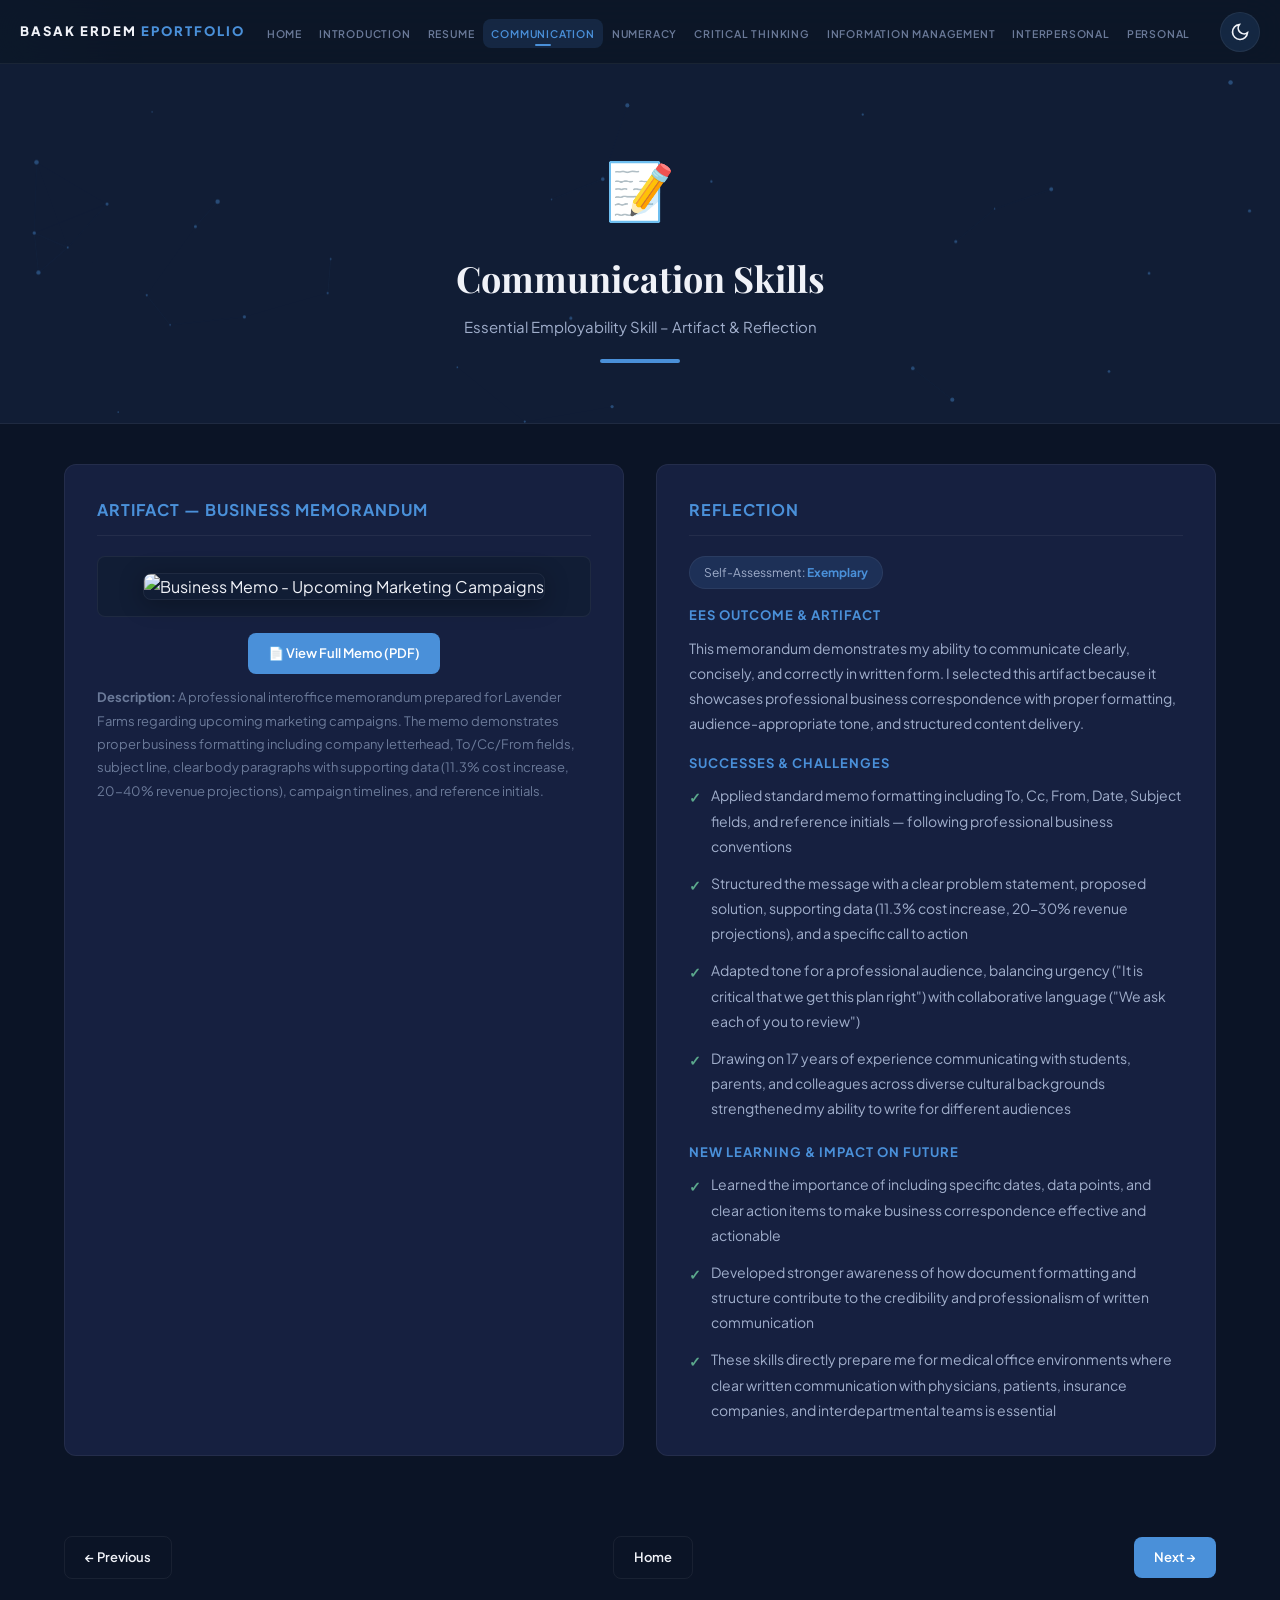
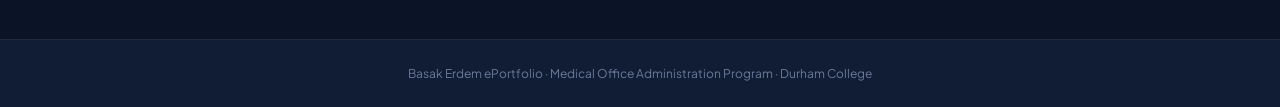
==== communication.html @ 604a76ea "v1.2" ====
<!DOCTYPE html><html lang="en" data-theme="dark"><head><meta charset="UTF-8"><meta name="viewport" content="width=device-width,initial-scale=1.0">
<meta http-equiv="Cache-Control" content="no-cache, no-store, must-revalidate">
<meta http-equiv="Pragma" content="no-cache">
<meta http-equiv="Expires" content="0">
<title>Communication Skills – Basak Erdem ePortfolio</title>
<link rel="preconnect" href="https://fonts.googleapis.com">
<link href="https://fonts.googleapis.com/css2?family=Plus+Jakarta+Sans:wght@400;500;600;700;800&family=Playfair+Display:wght@600;700&display=swap" rel="stylesheet">
<link rel="stylesheet" href="styles.css?v=1.1"></head><body>
<div class="cursor-glow" id="cursorGlow"></div>
<div class="scroll-progress" id="scrollProgress"></div>
<nav class="nav" id="mainNav"><div class="nav-inner"><a href="index.html" class="nav-brand">Basak Erdem <span>ePortfolio</span></a><ul class="nav-links" id="navLinks"><li><a href="index.html">Home</a></li><li><a href="index.html#introduction">Introduction</a></li><li><a href="resume.html">Resume</a></li><li><a href="communication.html" class="active">Communication</a></li><li><a href="numeracy.html">Numeracy</a></li><li><a href="critical-thinking.html">Critical Thinking</a></li><li><a href="information.html">Information Management</a></li><li><a href="interpersonal.html">Interpersonal</a></li><li><a href="personal.html">Personal</a></li></ul><button class="theme-toggle" id="themeToggle" title="Toggle theme"><svg class="theme-icon" id="themeIcon" viewBox="0 0 24 24" fill="none" stroke="currentColor" stroke-width="2"><path d="M21 12.79A9 9 0 1 1 11.21 3 7 7 0 0 0 21 12.79z"/></svg></button><button class="hamburger" id="hamburger">☰</button></div></nav>
<section class="hero" style="text-align:center">
  <canvas id="particleCanvas"></canvas>
  <div style="position:relative;z-index:1">
    <div style="font-size:56px;margin-bottom:16px">📝</div>
    <h1 style="font-size:36px;margin-bottom:8px">Communication Skills</h1>
    <p style="color:var(--text-secondary);font-size:15px;max-width:600px;margin:0 auto">Essential Employability Skill – Artifact & Reflection</p>
    <div style="height:4px;border-radius:2px;width:80px;margin:20px auto 0;background:var(--skill-comm)"></div>
  </div>
</section>
<div class="detail-content">
<div class="detail-grid">
<div class="detail-card fade-in">
<h2>Artifact — Business Memorandum</h2>
<div style="background:var(--bg-secondary);border:1px solid var(--border);border-radius:var(--radius-sm);padding:16px;text-align:center">
<img src="artifacts/memo-preview.png" alt="Business Memo - Upcoming Marketing Campaigns" style="max-width:100%;border-radius:var(--radius-sm);border:1px solid var(--border);box-shadow:var(--shadow-card)">
</div>
<div style="margin-top:16px;text-align:center">
<a href="artifacts/campaign2025.pdf" class="btn" target="_blank">📄 View Full Memo (PDF)</a>
</div>
<p style="font-size:13px;color:var(--text-muted);margin-top:12px"><strong>Description:</strong> A professional interoffice memorandum prepared for Lavender Farms regarding upcoming marketing campaigns. The memo demonstrates proper business formatting including company letterhead, To/Cc/From fields, subject line, clear body paragraphs with supporting data (11.3% cost increase, 20-40% revenue projections), campaign timelines, and reference initials.</p>
</div>
<div class="detail-card fade-in">
<h2>Reflection</h2>
<div class="self-assess">Self-Assessment: <strong>Exemplary</strong></div>
<h3 style="font-family:'Plus Jakarta Sans',sans-serif;font-size:13px;font-weight:700;color:var(--accent);margin-bottom:10px;text-transform:uppercase;letter-spacing:1px">EES Outcome & Artifact</h3>
<p style="font-size:14px;color:var(--text-secondary);margin-bottom:16px">This memorandum demonstrates my ability to communicate clearly, concisely, and correctly in written form. I selected this artifact because it showcases professional business correspondence with proper formatting, audience-appropriate tone, and structured content delivery.</p>
<h3 style="font-family:'Plus Jakarta Sans',sans-serif;font-size:13px;font-weight:700;color:var(--accent);margin-bottom:10px;text-transform:uppercase;letter-spacing:1px">Successes & Challenges</h3>
<ul>
<li>Applied standard memo formatting including To, Cc, From, Date, Subject fields, and reference initials — following professional business conventions</li>
<li>Structured the message with a clear problem statement, proposed solution, supporting data (11.3% cost increase, 20-30% revenue projections), and a specific call to action</li>
<li>Adapted tone for a professional audience, balancing urgency ("It is critical that we get this plan right") with collaborative language ("We ask each of you to review")</li>
<li>Drawing on 17 years of experience communicating with students, parents, and colleagues across diverse cultural backgrounds strengthened my ability to write for different audiences</li>
</ul>
<h3 style="font-family:'Plus Jakarta Sans',sans-serif;font-size:13px;font-weight:700;color:var(--accent);margin-top:20px;margin-bottom:10px;text-transform:uppercase;letter-spacing:1px">New Learning & Impact on Future</h3>
<ul>
<li>Learned the importance of including specific dates, data points, and clear action items to make business correspondence effective and actionable</li>
<li>Developed stronger awareness of how document formatting and structure contribute to the credibility and professionalism of written communication</li>
<li>These skills directly prepare me for medical office environments where clear written communication with physicians, patients, insurance companies, and interdepartmental teams is essential</li>
</ul>
</div>
</div>
</div>
<div class="detail-nav">
<a href="resume.html" class="btn btn-outline">← Previous</a>
<a href="index.html" class="btn btn-outline">Home</a>
<a href="numeracy.html" class="btn">Next →</a>
</div>
<button class="back-to-top" id="backToTop" title="Back to top">↑</button>
<footer class="footer">Basak Erdem ePortfolio · Medical Office Administration Program · Durham College</footer>
<script>
const toggle=document.getElementById("themeToggle"),ti=document.getElementById("themeIcon"),html=document.documentElement;
const moonP='<path d="M21 12.79A9 9 0 1 1 11.21 3 7 7 0 0 0 21 12.79z"/>',sunP='<circle cx="12" cy="12" r="5"/><line x1="12" y1="1" x2="12" y2="3"/><line x1="12" y1="21" x2="12" y2="23"/><line x1="4.22" y1="4.22" x2="5.64" y2="5.64"/><line x1="18.36" y1="18.36" x2="19.78" y2="19.78"/><line x1="1" y1="12" x2="3" y2="12"/><line x1="21" y1="12" x2="23" y2="12"/><line x1="4.22" y1="19.78" x2="5.64" y2="18.36"/><line x1="18.36" y1="5.64" x2="19.78" y2="4.22"/>';
function setIcon(t){ti.innerHTML=t==="dark"?moonP:sunP}
toggle.addEventListener("click",()=>{toggle.classList.add("rotating");setTimeout(()=>toggle.classList.remove("rotating"),500);const n=html.getAttribute("data-theme")==="dark"?"light":"dark";html.setAttribute("data-theme",n);setIcon(n);localStorage.setItem("theme",n)});
const saved=localStorage.getItem("theme");if(saved){html.setAttribute("data-theme",saved);setIcon(saved)}
window.addEventListener("scroll",()=>{const s=window.scrollY,d=document.documentElement.scrollHeight-window.innerHeight;document.getElementById("scrollProgress").style.width=(s/d)*100+"%";document.getElementById("mainNav").classList.toggle("scrolled",s>20);document.getElementById("backToTop").classList.toggle("show",s>400)});
document.getElementById("backToTop").addEventListener("click",()=>window.scrollTo({top:0,behavior:"smooth"}));
const glow=document.getElementById("cursorGlow");document.addEventListener("mousemove",e=>{glow.style.left=e.clientX+"px";glow.style.top=e.clientY+"px"});
document.getElementById("hamburger").addEventListener("click",()=>document.getElementById("navLinks").classList.toggle("open"));
document.querySelectorAll(".nav-links a").forEach(l=>l.addEventListener("click",()=>document.getElementById("navLinks").classList.remove("open")));
const obs=new IntersectionObserver(e=>{e.forEach(en=>{if(en.isIntersecting)en.target.classList.add("visible")})},{threshold:0.1});
document.querySelectorAll(".fade-in").forEach(el=>obs.observe(el));
// Particles
const canvas=document.getElementById("particleCanvas");if(canvas){const ctx=canvas.getContext("2d");let particles=[];
function rc(){const h=canvas.parentElement;canvas.width=h.offsetWidth;canvas.height=h.offsetHeight}
function cp(){particles=[];const density=window.innerWidth<600?25000:14000;const c=Math.floor((canvas.width*canvas.height)/density);for(let i=0;i<c;i++)particles.push({x:Math.random()*canvas.width,y:Math.random()*canvas.height,vx:(Math.random()-.5)*.35,vy:(Math.random()-.5)*.35,r:Math.random()*1.8+.5})}
function dp(){ctx.clearRect(0,0,canvas.width,canvas.height);const t=document.documentElement.getAttribute("data-theme"),c=t==="dark"?"rgba(74,144,217,":"rgba(43,108,176,";
particles.forEach((p,i)=>{p.x+=p.vx;p.y+=p.vy;if(p.x<0||p.x>canvas.width)p.vx*=-1;if(p.y<0||p.y>canvas.height)p.vy*=-1;ctx.beginPath();ctx.arc(p.x,p.y,p.r,0,Math.PI*2);ctx.fillStyle=c+"0.4)";ctx.fill();
for(let j=i+1;j<particles.length;j++){const dx=p.x-particles[j].x,dy=p.y-particles[j].y,d=Math.sqrt(dx*dx+dy*dy);const maxDist=window.innerWidth<600?80:110;if(d<maxDist){ctx.beginPath();ctx.moveTo(p.x,p.y);ctx.lineTo(particles[j].x,particles[j].y);ctx.strokeStyle=c+(0.12*(1-d/maxDist))+")";ctx.lineWidth=.5;ctx.stroke()}}});
requestAnimationFrame(dp)}
rc();cp();dp();window.addEventListener("resize",function(){rc();cp()})}
</script>
</body></html>
---- styles.css ----
/* ═══════════════════════════════════════════
   BASAK ERDEM ePORTFOLIO — SHARED STYLES v2
   ═══════════════════════════════════════════ */
:root{--nav-height:64px;--max-width:1200px;--radius:12px;--radius-sm:8px;--transition:0.3s ease}

[data-theme="dark"]{--bg-primary:#0B1426;--bg-secondary:#111D35;--bg-card:#162040;--bg-nav:rgba(13,24,41,0.72);--text-primary:#F0F2F8;--text-secondary:#A0AECB;--text-muted:#6B7A99;--accent:#4A90D9;--accent-light:#6AADFF;--accent-glow:rgba(74,144,217,0.15);--border:rgba(255,255,255,0.06);--border-hover:rgba(255,255,255,0.12);--shadow-card:0 4px 24px rgba(0,0,0,0.3);--shadow-hover:0 8px 40px rgba(0,0,0,0.4);--skill-comm:#4A90D9;--skill-num:#5BA88C;--skill-crit:#D97B4A;--skill-info:#8B6AD9;--skill-inter:#D94A6A;--skill-personal:#C9A84A;--check-color:#5BA88C;--photo-border:var(--accent);--glow-color:rgba(74,144,217,0.06);--gradient-title:linear-gradient(135deg,var(--accent),var(--accent-light));--divider-fill:#111D35;--divider-fill-alt:#0B1426;--quote-bg:rgba(74,144,217,0.06)}

[data-theme="light"]{--bg-primary:#F4F6FB;--bg-secondary:#FFFFFF;--bg-card:#FFFFFF;--bg-nav:rgba(255,255,255,0.72);--text-primary:#1A2340;--text-secondary:#4A5568;--text-muted:#8795A8;--accent:#2B6CB0;--accent-light:#3B82C4;--accent-glow:rgba(43,108,176,0.08);--border:rgba(0,0,0,0.08);--border-hover:rgba(0,0,0,0.14);--shadow-card:0 2px 12px rgba(0,0,0,0.06);--shadow-hover:0 6px 24px rgba(0,0,0,0.1);--skill-comm:#2B6CB0;--skill-num:#2F855A;--skill-crit:#C05621;--skill-info:#6B46C1;--skill-inter:#C53030;--skill-personal:#B7791F;--check-color:#2F855A;--photo-border:var(--accent);--glow-color:rgba(43,108,176,0.03);--gradient-title:linear-gradient(135deg,var(--accent),#1A4B80);--divider-fill:#FFFFFF;--divider-fill-alt:#F4F6FB;--quote-bg:rgba(43,108,176,0.04)}

*,*::before,*::after{margin:0;padding:0;box-sizing:border-box}
html{scroll-behavior:smooth;scroll-padding-top:var(--nav-height)}
body{font-family:'Plus Jakarta Sans',sans-serif;background:var(--bg-primary);color:var(--text-primary);line-height:1.6;transition:background var(--transition),color var(--transition);overflow-x:hidden}
h1,h2,h3{font-family:'Playfair Display',serif}
a{text-decoration:none;color:inherit}

/* ─── Scroll Progress ─── */
.scroll-progress{position:fixed;top:0;left:0;height:3px;background:linear-gradient(90deg,var(--accent),var(--accent-light));width:0%;z-index:1002;box-shadow:0 0 10px var(--accent)}

/* ─── Glassmorphism Nav ─── */
.nav{position:fixed;top:0;left:0;right:0;height:var(--nav-height);background:var(--bg-nav);backdrop-filter:blur(20px);-webkit-backdrop-filter:blur(20px);border-bottom:1px solid var(--border);z-index:1000;transition:all var(--transition)}
.nav.scrolled{box-shadow:0 4px 30px rgba(0,0,0,0.15)}
.nav-inner{max-width:1400px;margin:0 auto;height:100%;display:flex;align-items:center;justify-content:space-between;padding:0 20px}
.nav-brand{font-family:'Plus Jakarta Sans',sans-serif;font-weight:800;font-size:13px;letter-spacing:2px;text-transform:uppercase;color:var(--text-primary);flex-shrink:0}
.nav-brand span{color:var(--accent)}
.nav-links{display:flex;gap:1px;list-style:none;align-items:center}
.nav-links a{font-size:10.5px;font-weight:600;letter-spacing:0.8px;text-transform:uppercase;color:var(--text-muted);padding:8px 8px;border-radius:var(--radius-sm);transition:all var(--transition);position:relative;white-space:nowrap}
.nav-links a:hover,.nav-links a.active{color:var(--accent);background:var(--accent-glow)}
.nav-links a.active::after{content:'';position:absolute;bottom:2px;left:50%;transform:translateX(-50%);width:16px;height:2px;background:var(--accent);border-radius:2px}

/* ─── Theme Toggle ─── */
.theme-toggle{background:var(--accent-glow);border:1px solid var(--border);color:var(--text-primary);width:40px;height:40px;border-radius:50%;cursor:pointer;display:flex;align-items:center;justify-content:center;transition:all 0.4s ease;margin-left:8px;overflow:hidden;flex-shrink:0}
.theme-toggle:hover{border-color:var(--accent);transform:rotate(15deg) scale(1.1);box-shadow:0 0 20px var(--accent-glow)}
.theme-icon{width:20px;height:20px;transition:transform 0.5s cubic-bezier(0.68,-0.55,0.27,1.55)}
.theme-toggle.rotating .theme-icon{transform:rotate(360deg)}
.hamburger{display:none;background:none;border:none;color:var(--text-primary);font-size:24px;cursor:pointer}

/* ─── Buttons ─── */
.btn{display:inline-flex;align-items:center;gap:6px;background:var(--accent);color:#fff;padding:10px 20px;border-radius:var(--radius-sm);font-size:13px;font-weight:600;transition:all var(--transition);border:none;cursor:pointer}
.btn:hover{background:var(--accent-light);transform:translateY(-1px);box-shadow:0 4px 15px rgba(74,144,217,0.3)}
.btn-outline{background:transparent;border:1px solid var(--border);color:var(--text-primary)}
.btn-outline:hover{border-color:var(--accent);color:var(--accent);background:var(--accent-glow)}

/* ─── Gradient Section Titles ─── */
.section-label{font-size:11px;font-weight:700;letter-spacing:3px;text-transform:uppercase;color:var(--accent);margin-bottom:8px}
.section-title{font-size:32px;margin-bottom:40px;background:var(--gradient-title);-webkit-background-clip:text;-webkit-text-fill-color:transparent;background-clip:text}

/* ─── Parallax Sections with Decorative Backgrounds ─── */
.parallax-section{position:relative;padding:80px 24px;transition:background var(--transition);overflow:hidden}
.parallax-section.bg-primary{background:var(--bg-primary)}
.parallax-section.bg-secondary{background:var(--bg-secondary)}
.parallax-inner{max-width:var(--max-width);margin:0 auto;position:relative;z-index:2}

/* Fixed gradient overlay — creates parallax illusion */
.parallax-section::before{content:'';position:absolute;top:-20%;left:-10%;right:-10%;bottom:-20%;background-attachment:fixed;background-size:100% 100%;background-repeat:no-repeat;pointer-events:none;z-index:0;opacity:1}
.parallax-section.bg-primary::before{background-image:radial-gradient(ellipse 350px 350px at 20% 50%,rgba(74,144,217,0.18) 0%,transparent 100%),radial-gradient(ellipse 280px 280px at 80% 30%,rgba(139,106,217,0.14) 0%,transparent 100%)}
.parallax-section.bg-secondary::before{background-image:radial-gradient(ellipse 300px 300px at 70% 60%,rgba(91,168,140,0.16) 0%,transparent 100%),radial-gradient(ellipse 320px 320px at 30% 20%,rgba(74,144,217,0.14) 0%,transparent 100%)}
[data-theme="light"] .parallax-section::before{opacity:0.7}

/* Floating Decorative Elements */
.parallax-deco{position:absolute;pointer-events:none;z-index:1;opacity:0.12}
[data-theme="light"] .parallax-deco{opacity:0.07}
.deco-circle{border-radius:50%;border:1.5px solid var(--accent)}
.deco-ring{border-radius:50%;border:1px solid var(--accent);background:transparent}
.deco-dot{border-radius:50%;background:var(--accent)}
.deco-diamond{transform:rotate(45deg);border:1.5px solid var(--accent)}
.deco-cross{position:absolute;color:var(--accent);font-size:18px;font-weight:300;opacity:0.1}
.deco-line{height:1px;background:linear-gradient(90deg,transparent,var(--accent),transparent)}

/* Deco animations */
.deco-float-1{animation:decoFloat1 8s ease-in-out infinite}
.deco-float-2{animation:decoFloat2 10s ease-in-out infinite}
.deco-float-3{animation:decoFloat3 12s ease-in-out infinite}
.deco-float-4{animation:decoFloat4 9s ease-in-out infinite}

@keyframes decoFloat1{0%,100%{transform:translate(0,0)}50%{transform:translate(12px,-8px)}}
@keyframes decoFloat2{0%,100%{transform:translate(0,0)}50%{transform:translate(-8px,12px)}}
@keyframes decoFloat3{0%,100%{transform:translate(0,0) rotate(0deg)}50%{transform:translate(6px,-10px) rotate(15deg)}}
@keyframes decoFloat4{0%,100%{transform:translate(0,0) rotate(45deg)}50%{transform:translate(-10px,6px) rotate(55deg)}}

/* Hide decorations on mobile for performance */
@media(max-width:900px){
  .parallax-deco{display:none}
  .parallax-section::before{background-attachment:scroll;opacity:0.3}
}

/* ─── Angled Section Dividers ─── */
.divider{position:relative;height:60px;margin-top:-1px;z-index:2}
.divider svg{display:block;width:100%;height:100%}
.divider-down .divider-shape{fill:var(--bg-primary)}
.divider-up .divider-shape{fill:var(--bg-secondary)}

/* ─── Animated Counters ─── */
.counters{display:grid;grid-template-columns:repeat(4,1fr);gap:24px;margin:40px 0;align-items:stretch}
.counter-item{text-align:center;padding:28px 16px;background:var(--bg-card);border:1px solid var(--border);border-radius:var(--radius);transition:all var(--transition);display:flex;flex-direction:column;align-items:center;justify-content:center;min-height:120px}
.counter-item:hover{transform:translateY(-4px);box-shadow:var(--shadow-card);border-color:var(--border-hover)}
.counter-number{font-family:'Plus Jakarta Sans',sans-serif;font-size:36px;font-weight:800;background:var(--gradient-title);-webkit-background-clip:text;-webkit-text-fill-color:transparent;background-clip:text;line-height:1.2}
.counter-label{font-size:11px;font-weight:600;letter-spacing:1px;text-transform:uppercase;color:var(--text-muted);margin-top:4px}

/* ─── Quote Banner ─── */
.quote-banner{background:var(--quote-bg);border-top:1px solid var(--border);border-bottom:1px solid var(--border);padding:40px 24px;text-align:center;transition:background var(--transition)}
.quote-banner blockquote{max-width:700px;margin:0 auto;font-family:'Playfair Display',serif;font-size:20px;font-style:italic;color:var(--text-secondary);line-height:1.6}
.quote-banner .quote-attr{font-family:'Plus Jakarta Sans',sans-serif;font-size:12px;font-style:normal;color:var(--text-muted);margin-top:12px;letter-spacing:1px;text-transform:uppercase}

/* ─── Cards ─── */
.card{background:var(--bg-card);border:1px solid var(--border);border-radius:var(--radius);padding:32px 28px;transition:all .4s ease;position:relative;overflow:hidden}
.card::before{content:'';position:absolute;top:0;left:0;right:0;height:3px;background:linear-gradient(90deg,var(--accent),var(--accent-light));transform:scaleX(0);transition:transform .4s ease;transform-origin:left}
.card:hover::before{transform:scaleX(1)}
.card:hover{border-color:var(--border-hover);box-shadow:var(--shadow-card);transform:translateY(-4px)}

/* ─── Hero ─── */
.hero{margin-top:var(--nav-height);padding:80px 24px 60px;background:var(--bg-secondary);border-bottom:1px solid var(--border);transition:background var(--transition);position:relative;overflow:hidden}
#particleCanvas{position:absolute;top:0;left:0;width:100%;height:100%;pointer-events:none;z-index:0}
.hero-inner{max-width:var(--max-width);margin:0 auto;display:grid;grid-template-columns:1fr 300px;gap:60px;align-items:center;position:relative;z-index:1}
.typing-cursor{display:inline-block;width:3px;height:1em;background:var(--accent);margin-left:4px;animation:blink .7s infinite;vertical-align:text-bottom}
@keyframes blink{0%,100%{opacity:1}50%{opacity:0}}
.hero-content h1{font-size:42px;font-weight:700;margin-bottom:16px;line-height:1.2;min-height:100px}
.hero-content h1 span{color:var(--accent)}
.hero-content>p{font-size:16px;color:var(--text-secondary);max-width:560px;margin-bottom:40px;line-height:1.7;opacity:0;transform:translateY(10px);transition:opacity 0.8s ease 0.3s,transform 0.8s ease 0.3s}
.hero-content>p.typed-done{opacity:1;transform:translateY(0)}

/* Floating Skill Icons */
.skill-icons{display:flex;gap:16px;flex-wrap:wrap}
.skill-icon{display:flex;flex-direction:column;align-items:center;gap:8px;padding:16px 12px;background:var(--bg-card);border:1px solid var(--border);border-radius:var(--radius);width:120px;transition:all var(--transition);cursor:pointer;animation:float 4s ease-in-out infinite}
.skill-icon:nth-child(1){animation-delay:0s}.skill-icon:nth-child(2){animation-delay:.4s}.skill-icon:nth-child(3){animation-delay:.8s}.skill-icon:nth-child(4){animation-delay:1.2s}.skill-icon:nth-child(5){animation-delay:1.6s}.skill-icon:nth-child(6){animation-delay:2s}
@keyframes float{0%,100%{transform:translateY(0)}50%{transform:translateY(-6px)}}
.skill-icon:hover{border-color:var(--border-hover);box-shadow:var(--shadow-card);animation-play-state:paused;transform:translateY(-4px) scale(1.05)}
.skill-icon svg{width:28px;height:28px}
.skill-icon span{font-size:10px;font-weight:600;text-align:center;letter-spacing:.5px;color:var(--text-secondary);line-height:1.3}

/* Photo */
.hero-photo{display:flex;flex-direction:column;align-items:center;gap:16px}
.photo-frame{width:220px;height:260px;border-radius:var(--radius);border:3px solid var(--photo-border);overflow:hidden;background:var(--bg-card);display:flex;align-items:center;justify-content:center;color:var(--text-muted);font-size:13px;transition:all var(--transition)}
.photo-frame:hover{box-shadow:0 0 30px rgba(74,144,217,0.2)}
.photo-frame img{width:100%;height:100%;object-fit:cover}
.hero-photo .name-label{font-family:'Playfair Display',serif;font-size:20px;font-weight:700;color:var(--text-primary)}
.hero-photo .role-label{font-size:13px;color:var(--text-secondary);margin-top:-8px}

/* ─── Info Cards ─── */
.info-cards{display:grid;grid-template-columns:repeat(3,1fr);gap:24px}
.info-card{background:var(--bg-card);border:1px solid var(--border);border-radius:var(--radius);padding:32px 28px;transition:all .4s ease;position:relative;overflow:hidden}
.info-card::before{content:'';position:absolute;top:0;left:0;right:0;height:3px;background:linear-gradient(90deg,var(--accent),var(--accent-light));transform:scaleX(0);transition:transform .4s ease;transform-origin:left}
.info-card:hover::before{transform:scaleX(1)}
.info-card:hover{border-color:var(--border-hover);box-shadow:var(--shadow-card);transform:translateY(-4px)}
.info-card h3{font-family:'Plus Jakarta Sans',sans-serif;font-size:16px;font-weight:700;letter-spacing:1px;text-transform:uppercase;margin-bottom:12px}
.info-card p{font-size:14px;color:var(--text-secondary);line-height:1.7;margin-bottom:20px}
.ees-list{font-size:13px;color:var(--text-secondary);line-height:2}
.ees-list .check{color:var(--check-color);margin-right:4px}

/* ─── Resume Snapshot ─── */
.resume-snap-summary{font-size:14px;color:var(--text-secondary);line-height:1.7;margin-bottom:28px;max-width:800px}
.cert-badges{display:flex;gap:8px;flex-wrap:wrap;margin-bottom:24px}
.cert-mini{display:inline-flex;align-items:center;gap:6px;padding:6px 14px;background:var(--bg-card);border:1px solid var(--border);border-radius:20px;font-size:11px;font-weight:600;color:var(--text-primary);transition:all var(--transition);animation:pulse-subtle 3s ease-in-out infinite}
.cert-mini:nth-child(odd){animation-delay:.5s}
@keyframes pulse-subtle{0%,100%{box-shadow:none}50%{box-shadow:0 0 12px var(--accent-glow)}}
.cert-mini:hover{border-color:var(--accent);transform:translateY(-2px)}
.cert-mini .cert-mini-icon{font-size:14px}
.skills-compact{display:flex;gap:6px;flex-wrap:wrap;margin-bottom:24px}
.skill-sm{font-size:10px;font-weight:600;padding:4px 10px;border-radius:12px;background:var(--accent-glow);color:var(--accent);border:1px solid var(--border);transition:all var(--transition)}
.skill-sm:hover{background:var(--accent);color:#fff;transform:scale(1.05)}
.exp-list{display:flex;flex-direction:column;gap:10px;margin-bottom:20px}
.exp-item{display:flex;align-items:center;gap:12px;font-size:13px;color:var(--text-secondary);padding:8px 12px;background:var(--bg-card);border:1px solid var(--border);border-radius:var(--radius-sm);transition:all var(--transition)}
.exp-item:hover{border-color:var(--border-hover);transform:translateX(4px)}
.exp-icon{font-size:18px;flex-shrink:0}
.exp-title{font-weight:700;color:var(--text-primary)}
.exp-co{color:var(--text-muted);margin-left:4px}

/* ─── EES Summary Cards with Glow ─── */
.ees-grid{display:grid;grid-template-columns:repeat(3,1fr);gap:24px}
.ees-card{background:var(--bg-card);border:1px solid var(--border);border-radius:var(--radius);overflow:hidden;transition:all .4s ease;text-align:center;display:block}
.ees-card:hover{border-color:var(--border-hover);transform:translateY(-6px)}
.ees-card.ees-comm:hover{box-shadow:0 8px 40px rgba(74,144,217,0.25)}
.ees-card.ees-num:hover{box-shadow:0 8px 40px rgba(91,168,140,0.25)}
.ees-card.ees-crit:hover{box-shadow:0 8px 40px rgba(217,123,74,0.25)}
.ees-card.ees-info:hover{box-shadow:0 8px 40px rgba(139,106,217,0.25)}
.ees-card.ees-inter:hover{box-shadow:0 8px 40px rgba(217,74,106,0.25)}
.ees-card.ees-personal:hover{box-shadow:0 8px 40px rgba(201,168,74,0.25)}
.ees-card-header{padding:14px 20px;font-family:'Plus Jakarta Sans',sans-serif;font-size:12px;font-weight:700;letter-spacing:1.5px;text-transform:uppercase;color:#fff}
.ees-card-body{padding:28px 24px}
.ees-card-icon{font-size:40px;margin-bottom:12px}
.ees-card-title{font-family:'Plus Jakarta Sans',sans-serif;font-size:14px;font-weight:700;margin-bottom:6px;color:var(--text-primary)}
.ees-card-desc{font-size:12px;color:var(--text-muted);margin-bottom:16px;line-height:1.5}
.ees-card .btn{font-size:12px;padding:8px 16px}
.ees-comm .ees-card-header{background:var(--skill-comm)}
.ees-num .ees-card-header{background:var(--skill-num)}
.ees-crit .ees-card-header{background:var(--skill-crit)}
.ees-info .ees-card-header{background:var(--skill-info)}
.ees-inter .ees-card-header{background:var(--skill-inter)}
.ees-personal .ees-card-header{background:var(--skill-personal)}

/* ─── Intro ─── */
.intro-content{background:var(--bg-card);border:1px solid var(--border);border-radius:var(--radius);padding:40px}
.intro-content p{color:var(--text-secondary);font-size:15px;line-height:1.8;margin-bottom:16px}
.intro-content .hi{color:var(--accent);font-weight:600}
.intro-content .hi-gold{color:var(--skill-personal);font-weight:600}
.intro-content .hi-green{color:var(--check-color);font-weight:600}
.intro-content .hi-badge{display:inline-block;font-size:12px;font-weight:600;padding:2px 10px;border-radius:12px;background:var(--accent-glow);color:var(--accent);border:1px solid var(--border);margin:0 2px;transition:all var(--transition)}
.intro-content .hi-badge:hover{background:var(--accent);color:#fff;transform:translateY(-1px)}
.intro-content .hi-stat{font-family:'Plus Jakarta Sans',sans-serif;font-weight:800;color:var(--text-primary);font-size:16px}

/* ─── Stagger animation for skills ─── */
.skill-stagger{opacity:0;transform:translateY(10px);transition:opacity .4s ease,transform .4s ease}
.skill-stagger.visible{opacity:1;transform:translateY(0)}

/* ─── Footer ─── */
.footer{padding:24px;text-align:center;border-top:1px solid var(--border);font-size:12px;color:var(--text-muted);background:var(--bg-secondary)}

/* ─── Back to Top ─── */
.back-to-top{position:fixed;bottom:30px;right:30px;width:44px;height:44px;background:var(--accent);color:#fff;border:none;border-radius:50%;cursor:pointer;display:flex;align-items:center;justify-content:center;font-size:20px;opacity:0;transform:translateY(20px);transition:all .4s ease;z-index:999;box-shadow:0 4px 20px rgba(74,144,217,0.3)}
.back-to-top.show{opacity:1;transform:translateY(0)}
.back-to-top:hover{transform:translateY(-3px) scale(1.1);box-shadow:0 6px 30px rgba(74,144,217,0.5)}

/* ─── Cursor Glow ─── */
.cursor-glow{position:fixed;width:300px;height:300px;border-radius:50%;background:radial-gradient(circle,var(--glow-color) 0%,transparent 70%);pointer-events:none;z-index:0;transform:translate(-50%,-50%);transition:opacity .3s ease}
[data-theme="light"] .cursor-glow{opacity:0}

/* ─── Animations ─── */
.fade-in{opacity:0;transform:translateY(24px);transition:opacity .6s ease,transform .6s ease}
.fade-in.visible{opacity:1;transform:translateY(0)}
.slide-left{opacity:0;transform:translateX(-60px);transition:opacity .7s ease,transform .7s ease}
.slide-right{opacity:0;transform:translateX(60px);transition:opacity .7s ease,transform .7s ease}
.slide-left.visible,.slide-right.visible{opacity:1;transform:translateX(0)}

/* ─── Detail Pages ─── */
.detail-hero{margin-top:var(--nav-height);padding:60px 24px 40px;text-align:center;position:relative;overflow:hidden}
.detail-hero .detail-icon{font-size:56px;margin-bottom:16px}
.detail-hero h1{font-size:36px;margin-bottom:8px}
.detail-hero p{color:var(--text-secondary);font-size:15px;max-width:600px;margin:0 auto}
.detail-hero-bar{height:4px;border-radius:2px;width:80px;margin:20px auto 0}
.detail-content{max-width:var(--max-width);margin:0 auto;padding:40px 24px 80px}
.detail-grid{display:grid;grid-template-columns:1fr 1fr;gap:32px}
.detail-card{background:var(--bg-card);border:1px solid var(--border);border-radius:var(--radius);padding:32px;transition:all var(--transition)}
.detail-card h2{font-family:'Plus Jakarta Sans',sans-serif;font-size:16px;font-weight:700;letter-spacing:1px;text-transform:uppercase;margin-bottom:20px;color:var(--accent);padding-bottom:12px;border-bottom:1px solid var(--border)}
.detail-card p,.detail-card li{font-size:14px;color:var(--text-secondary);line-height:1.8}
.detail-card ul{list-style:none;display:flex;flex-direction:column;gap:12px}
.detail-card li{display:flex;align-items:flex-start;gap:10px}
.detail-card li::before{content:"✓";color:var(--check-color);font-weight:700;flex-shrink:0;margin-top:2px}
.self-assess{display:inline-block;font-size:12px;padding:6px 14px;background:var(--accent-glow);border:1px solid var(--border);border-radius:20px;margin-bottom:16px;color:var(--text-secondary)}
.self-assess strong{color:var(--accent)}
.artifact-display{background:var(--bg-secondary);border:1px solid var(--border);border-radius:var(--radius-sm);padding:24px;text-align:center;color:var(--text-muted);min-height:160px;display:flex;flex-direction:column;align-items:center;justify-content:center;gap:8px;margin-bottom:16px}
.artifact-display .art-icon{font-size:48px}
.artifact-display strong{color:var(--text-primary);font-size:15px}
.artifact-display span{font-size:12px;line-height:1.5;max-width:280px}
.detail-nav{display:flex;justify-content:space-between;align-items:center;max-width:var(--max-width);margin:0 auto;padding:0 24px 60px}

/* ─── Resume Page ─── */
.resume-content{background:var(--bg-card);border:1px solid var(--border);border-radius:var(--radius);padding:40px}
.resume-content p{color:var(--text-secondary);font-size:15px;line-height:1.8;margin-bottom:16px}
.resume-heading{font-family:'Plus Jakarta Sans',sans-serif;font-size:14px;font-weight:700;letter-spacing:1px;text-transform:uppercase;color:var(--accent);margin-bottom:16px;padding-bottom:8px;border-bottom:1px solid var(--border)}
.cert-grid{display:grid;grid-template-columns:repeat(2,1fr);gap:16px}
.cert-card{display:flex;gap:14px;padding:18px;background:var(--bg-secondary);border:1px solid var(--border);border-radius:var(--radius-sm);transition:all .4s ease}
.cert-card:hover{border-color:var(--border-hover);box-shadow:var(--shadow-card);transform:translateY(-2px)}
.cert-icon{font-size:28px;flex-shrink:0;margin-top:2px}
.cert-details h4{font-family:'Plus Jakarta Sans',sans-serif;font-size:14px;font-weight:700;color:var(--text-primary);margin-bottom:4px}
.cert-issuer{font-size:13px;color:var(--text-secondary);margin-bottom:2px}
.cert-meta{font-size:11px;color:var(--text-muted);margin-bottom:8px}
.cert-tags{display:flex;gap:6px;flex-wrap:wrap}
.cert-tag{font-size:10px;font-weight:600;padding:3px 10px;background:var(--accent-glow);color:var(--accent);border-radius:20px;border:1px solid var(--border)}
.cert-verify{display:inline-block;font-size:11px;font-weight:600;color:var(--accent);margin-top:6px;transition:all var(--transition)}
.cert-verify:hover{color:var(--accent-light);transform:translateX(3px)}
.cert-badge{display:inline-block;font-size:9px;font-weight:700;background:var(--accent);color:#fff;padding:2px 8px;border-radius:10px;margin-left:6px;vertical-align:middle}
.cert-expandable{cursor:pointer}
.cert-subcourses{max-height:0;overflow:hidden;transition:max-height 0.5s cubic-bezier(0.4,0,0.2,1);margin-top:0}
.cert-expandable.expanded .cert-subcourses{max-height:300px;margin-top:12px}
.cert-expandable::after{content:'▾ Click to see all 6 courses';display:block;font-size:10px;color:var(--text-muted);text-align:center;margin-top:8px}
.cert-expandable.expanded::after{content:'▴ Collapse';color:var(--accent)}
.subcourse{display:flex;align-items:center;gap:8px;padding:6px 0;font-size:12px;color:var(--text-secondary);border-bottom:1px solid var(--border)}
.subcourse:last-child{border-bottom:none}
.subcourse-num{width:20px;height:20px;border-radius:50%;background:var(--accent-glow);color:var(--accent);font-size:10px;font-weight:700;display:flex;align-items:center;justify-content:center;flex-shrink:0}
.subcourse-link{color:var(--accent);font-size:11px;margin-left:auto;flex-shrink:0}
.skills-tags{display:flex;gap:8px;flex-wrap:wrap}
.skill-tag{font-size:12px;font-weight:600;padding:6px 16px;background:var(--bg-secondary);color:var(--text-primary);border:1px solid var(--border);border-radius:20px;transition:all var(--transition)}
.skill-tag:hover{border-color:var(--accent);color:var(--accent);background:var(--accent-glow);transform:translateY(-2px)}

/* ─── Gradient Mesh Hero ─── */
.mesh-hero{margin-top:var(--nav-height);padding:80px 24px 50px;text-align:center;position:relative;overflow:hidden;background:var(--bg-secondary)}
.mesh-hero::before{content:'';position:absolute;top:-50%;left:-50%;width:200%;height:200%;background:radial-gradient(circle at 20% 50%,rgba(74,144,217,0.12) 0%,transparent 50%),radial-gradient(circle at 80% 20%,rgba(139,106,217,0.1) 0%,transparent 50%),radial-gradient(circle at 50% 80%,rgba(91,168,140,0.08) 0%,transparent 50%);animation:meshMove 12s ease-in-out infinite;z-index:0}
[data-theme="light"] .mesh-hero::before{background:radial-gradient(circle at 20% 50%,rgba(43,108,176,0.08) 0%,transparent 50%),radial-gradient(circle at 80% 20%,rgba(107,70,193,0.06) 0%,transparent 50%),radial-gradient(circle at 50% 80%,rgba(47,133,90,0.05) 0%,transparent 50%)}
@keyframes meshMove{0%,100%{transform:translate(0,0) rotate(0deg)}33%{transform:translate(2%,-1%) rotate(1deg)}66%{transform:translate(-1%,2%) rotate(-1deg)}}
.mesh-hero *{position:relative;z-index:1}
.mesh-hero .detail-icon{font-size:56px;margin-bottom:16px}
.mesh-hero h1{font-size:36px;margin-bottom:8px;background:var(--gradient-title);-webkit-background-clip:text;-webkit-text-fill-color:transparent;background-clip:text}
.mesh-hero p{color:var(--text-secondary);font-size:15px;max-width:600px;margin:0 auto 24px}
.mesh-hero .hero-bar{height:4px;border-radius:2px;width:80px;margin:0 auto 28px;background:var(--accent)}
.mesh-hero .btn-hero{font-size:15px;padding:14px 28px;box-shadow:0 4px 20px rgba(74,144,217,0.3)}
.mesh-hero .btn-hero:hover{box-shadow:0 6px 30px rgba(74,144,217,0.5);transform:translateY(-2px)}

/* ─── Google PM Timeline ─── */
.pm-timeline-card{background:var(--bg-card);border:1px solid var(--border);border-radius:var(--radius);padding:28px;margin-bottom:16px;transition:all var(--transition)}
.pm-timeline-header{display:flex;align-items:center;gap:14px;margin-bottom:20px;flex-wrap:wrap}
.pm-timeline-header h4{font-family:'Plus Jakarta Sans',sans-serif;font-size:16px;font-weight:700;color:var(--text-primary)}
.pm-timeline-header .cert-badge{font-size:10px}
.pm-timeline-header .cert-verify{margin-left:auto}
.pm-timeline{display:flex;align-items:flex-start;position:relative;padding:8px 0 0}
.pm-timeline::before{content:'';position:absolute;top:23px;left:24px;right:24px;height:3px;background:var(--border);border-radius:2px}
.pm-timeline::after{content:'';position:absolute;top:23px;left:24px;right:24px;height:3px;background:linear-gradient(90deg,var(--accent),var(--accent-light));border-radius:2px;animation:timelineFill 2s ease-out forwards;transform-origin:left;transform:scaleX(0)}
@keyframes timelineFill{to{transform:scaleX(1)}}
.tm-step{flex:1;display:flex;flex-direction:column;align-items:center;text-align:center;position:relative;z-index:1;min-width:0}
.tm-node{width:28px;height:28px;border-radius:50%;background:var(--accent);border:3px solid var(--bg-card);display:flex;align-items:center;justify-content:center;color:#fff;font-size:11px;font-weight:700;margin-bottom:10px;box-shadow:0 0 0 2px var(--accent);transition:all var(--transition)}
.tm-step:hover .tm-node{transform:scale(1.2);box-shadow:0 0 0 4px var(--accent-glow),0 0 15px rgba(74,144,217,0.3)}
.tm-name{font-size:10px;font-weight:600;color:var(--text-secondary);line-height:1.3;padding:0 2px;max-width:100%}
.tm-date{font-size:9px;color:var(--text-muted);margin-top:3px}
.tm-link{display:inline-block;font-size:9px;color:var(--accent);margin-top:3px;font-weight:600;transition:all var(--transition)}
.tm-link:hover{color:var(--accent-light);transform:translateY(-1px)}

/* Timeline vertical on mobile */
@media(max-width:700px){
  .pm-timeline{flex-direction:column;gap:0;padding-left:20px}
  .pm-timeline::before,.pm-timeline::after{top:0;bottom:0;left:33px;right:auto;width:3px;height:auto}
  .tm-step{flex-direction:row;text-align:left;align-items:center;gap:12px;padding:8px 0}
  .tm-node{flex-shrink:0;margin-bottom:0}
  .tm-info{display:flex;flex-direction:column}
  .tm-name{font-size:11px}
}

/* ─── Responsive ─── */

/* Tablet (max 900px) */
@media(max-width:900px){
  .hero-inner{grid-template-columns:1fr;gap:40px}
  .hero-photo{order:-1}
  .hero{padding:60px 24px 40px}
  .info-cards{grid-template-columns:1fr 1fr}
  .ees-grid{grid-template-columns:1fr 1fr}
  .detail-grid,.counters{grid-template-columns:1fr 1fr}
  .nav-links{display:none}
  .nav-links.open{display:flex;flex-direction:column;position:absolute;top:var(--nav-height);left:0;right:0;background:var(--bg-nav);backdrop-filter:blur(20px);border-bottom:1px solid var(--border);padding:16px;gap:4px}
  .nav-links.open a{padding:12px 16px;font-size:13px}
  .hamburger{display:block}
  .cursor-glow{display:none}
  .parallax-section{padding:60px 24px}
  .divider{height:40px}
  .mesh-hero{padding:60px 24px 40px}
  .mesh-hero h1{font-size:28px}
  .quote-banner blockquote{font-size:18px}
  .counter-number{font-size:30px}
  .exp-item{flex-wrap:wrap}
  .exp-co{width:100%;margin-left:30px;font-size:12px}
}

/* Large phone (max 700px) */
@media(max-width:700px){
  .info-cards{grid-template-columns:1fr}
  .ees-grid{grid-template-columns:1fr}
  .cert-grid{grid-template-columns:1fr}
}

/* Small phone (max 600px) */
@media(max-width:600px){
  .mesh-hero{padding:40px 16px 30px}
  .mesh-hero h1{font-size:24px}
  .mesh-hero .btn-hero{font-size:13px;padding:12px 22px}
  .hero{padding:40px 16px 30px}
  .hero-content h1{font-size:26px;min-height:65px}
  .hero-content>p{font-size:14px;margin-bottom:24px}
  .skill-icons{justify-content:center;gap:10px}
  .skill-icon{width:95px;padding:12px 8px}
  .skill-icon span{font-size:9px}
  .photo-frame{width:180px;height:220px}
  .hero-photo .name-label{font-size:18px}
  .parallax-section{padding:40px 16px}
  .section-title{font-size:26px;margin-bottom:24px}
  .intro-content,.resume-content,.detail-card{padding:20px}
  .info-card{padding:24px 20px}
  .counters{grid-template-columns:1fr 1fr;gap:12px}
  .counter-number{font-size:26px}
  .counter-item{padding:16px 12px}
  .counter-label{font-size:10px}
  .quote-banner{padding:28px 16px}
  .quote-banner blockquote{font-size:16px;line-height:1.5}
  .divider{height:30px}
  .detail-grid{grid-template-columns:1fr}
  .detail-nav{flex-direction:column;gap:12px;align-items:stretch;text-align:center}
  .exp-item{font-size:12px;padding:6px 10px}
  .cert-mini{font-size:10px;padding:4px 10px}
  .resume-snap-summary{font-size:13px}
  .back-to-top{bottom:16px;right:16px;width:38px;height:38px;font-size:16px}
  .ees-card-body{padding:20px 16px}
  .ees-card-desc{font-size:11px}
}

/* Very small phone (max 380px) */
@media(max-width:380px){
  .hero-content h1{font-size:22px;min-height:55px}
  .skill-icon{width:85px;padding:10px 6px}
  .counters{grid-template-columns:1fr;gap:10px}
  .counter-item{flex-direction:row;justify-content:center;gap:12px;padding:12px 16px}
  .counter-number{font-size:24px}
  .cert-badges{gap:6px}
  .cert-mini{font-size:9px;padding:3px 8px}
}
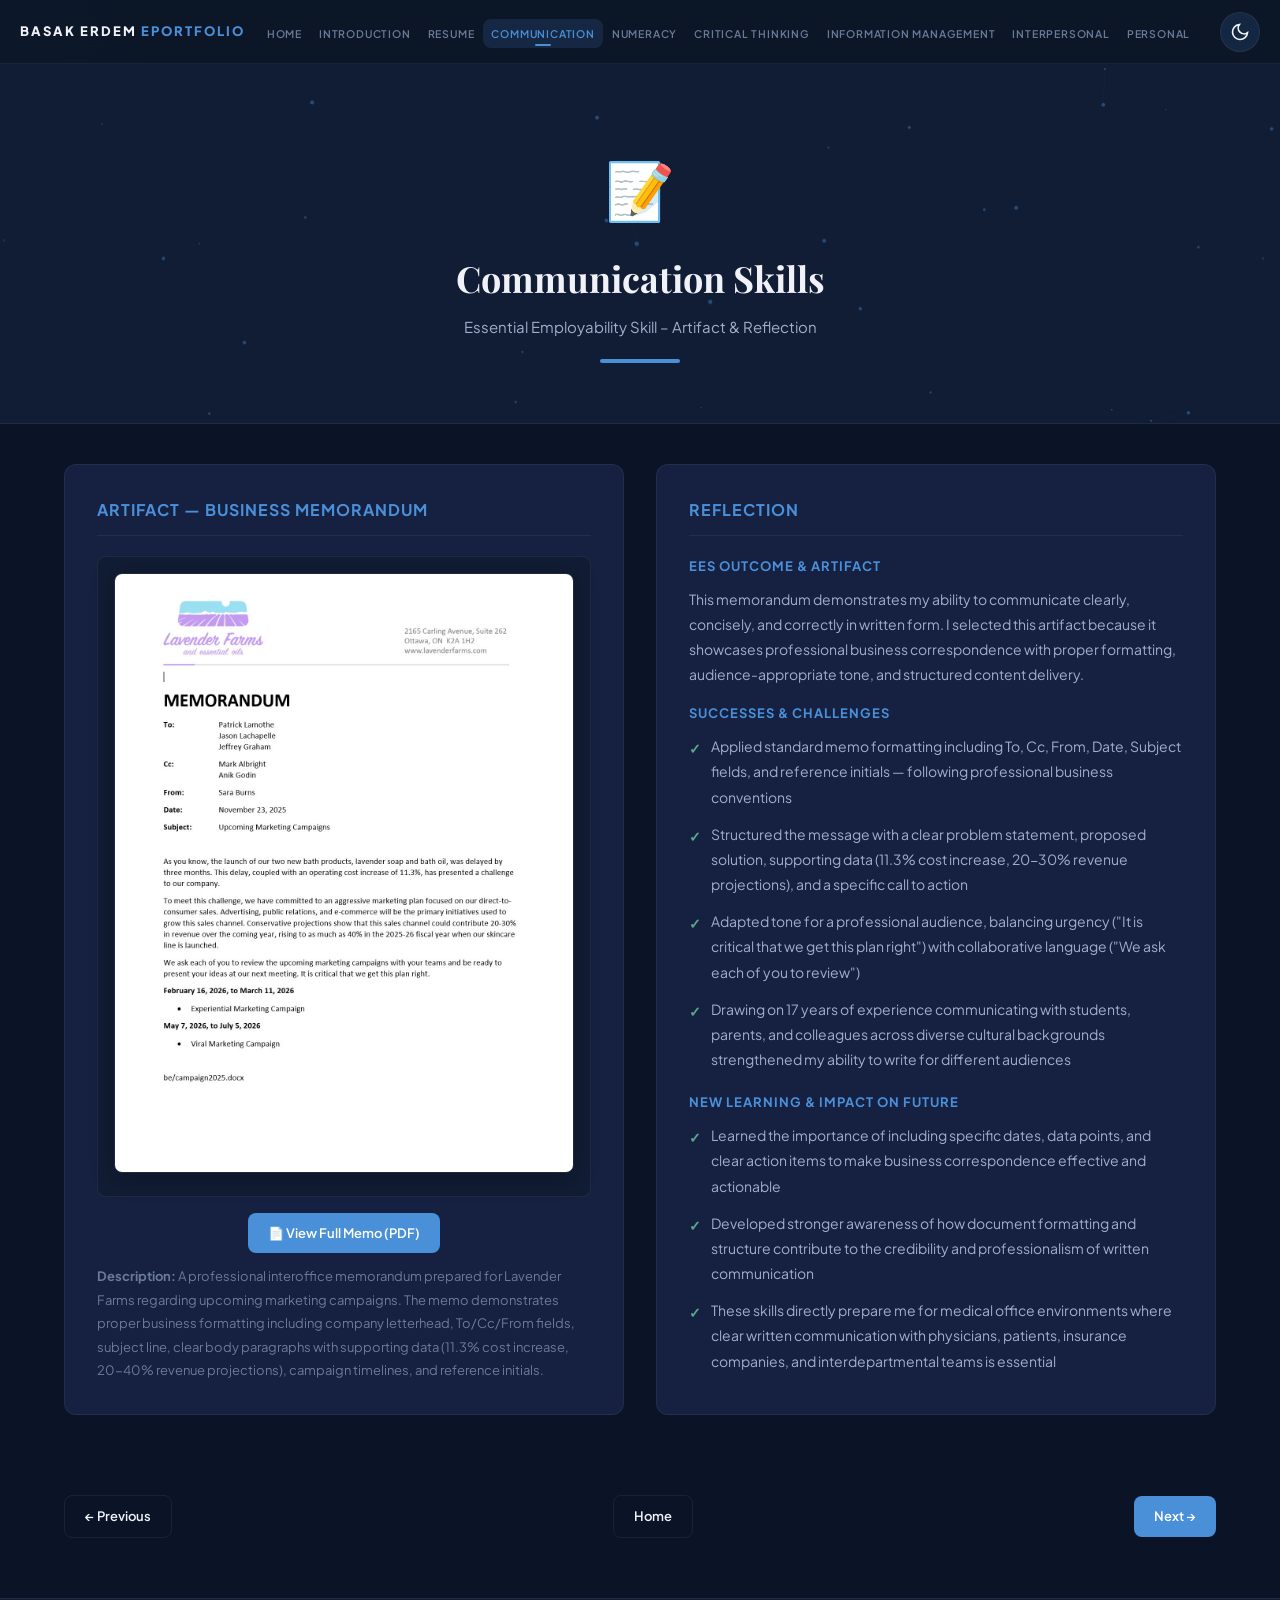
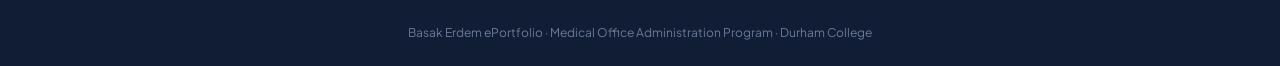
==== commit 7fcbb1dd: "en son" ====
--- a/communication.html
+++ b/communication.html
@@ -32,7 +32,6 @@
 </div>
 <div class="detail-card fade-in">
 <h2>Reflection</h2>
-<div class="self-assess">Self-Assessment: <strong>Exemplary</strong></div>
 <h3 style="font-family:'Plus Jakarta Sans',sans-serif;font-size:13px;font-weight:700;color:var(--accent);margin-bottom:10px;text-transform:uppercase;letter-spacing:1px">EES Outcome & Artifact</h3>
 <p style="font-size:14px;color:var(--text-secondary);margin-bottom:16px">This memorandum demonstrates my ability to communicate clearly, concisely, and correctly in written form. I selected this artifact because it showcases professional business correspondence with proper formatting, audience-appropriate tone, and structured content delivery.</p>
 <h3 style="font-family:'Plus Jakarta Sans',sans-serif;font-size:13px;font-weight:700;color:var(--accent);margin-bottom:10px;text-transform:uppercase;letter-spacing:1px">Successes & Challenges</h3>
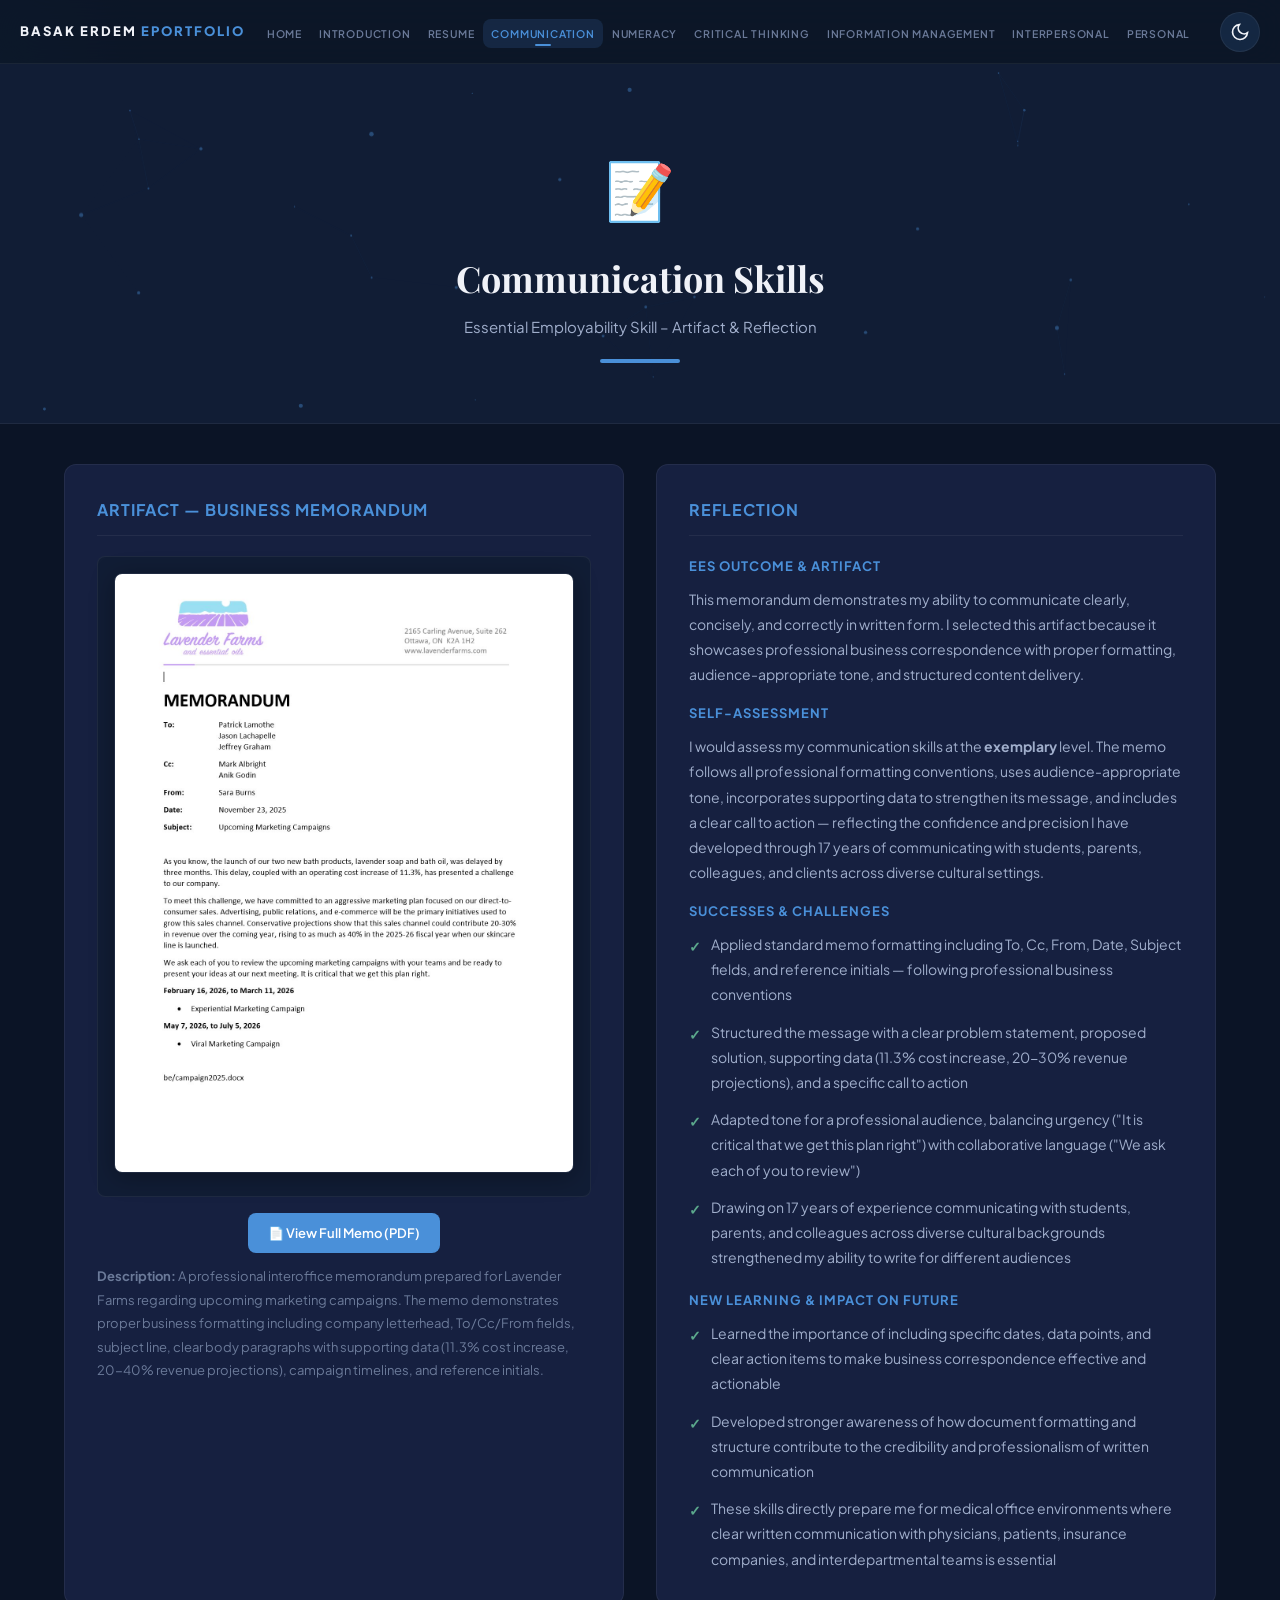
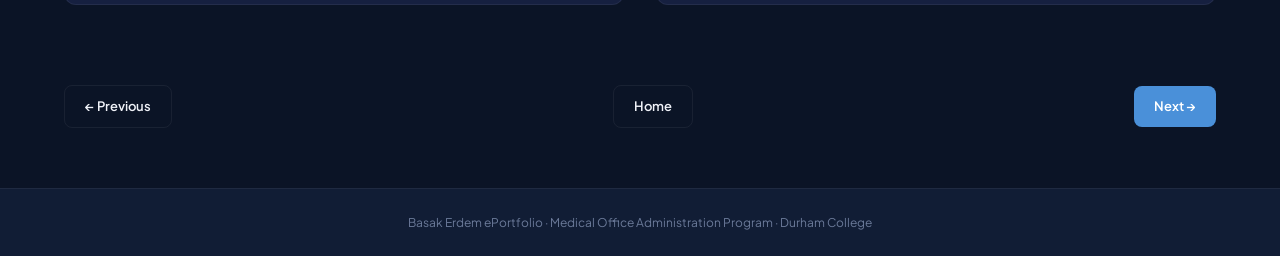
==== commit 608cb447: "Add self-assessment section to all 6 EES reflections Each reflection now includes a Self-Assessment " ====
--- a/communication.html
+++ b/communication.html
@@ -34,6 +34,8 @@
 <h2>Reflection</h2>
 <h3 style="font-family:'Plus Jakarta Sans',sans-serif;font-size:13px;font-weight:700;color:var(--accent);margin-bottom:10px;text-transform:uppercase;letter-spacing:1px">EES Outcome & Artifact</h3>
 <p style="font-size:14px;color:var(--text-secondary);margin-bottom:16px">This memorandum demonstrates my ability to communicate clearly, concisely, and correctly in written form. I selected this artifact because it showcases professional business correspondence with proper formatting, audience-appropriate tone, and structured content delivery.</p>
+<h3 style="font-family:'Plus Jakarta Sans',sans-serif;font-size:13px;font-weight:700;color:var(--accent);margin-bottom:10px;text-transform:uppercase;letter-spacing:1px">Self-Assessment</h3>
+<p style="font-size:14px;color:var(--text-secondary);margin-bottom:16px">I would assess my communication skills at the <strong>exemplary</strong> level. The memo follows all professional formatting conventions, uses audience-appropriate tone, incorporates supporting data to strengthen its message, and includes a clear call to action — reflecting the confidence and precision I have developed through 17 years of communicating with students, parents, colleagues, and clients across diverse cultural settings.</p>
 <h3 style="font-family:'Plus Jakarta Sans',sans-serif;font-size:13px;font-weight:700;color:var(--accent);margin-bottom:10px;text-transform:uppercase;letter-spacing:1px">Successes & Challenges</h3>
 <ul>
 <li>Applied standard memo formatting including To, Cc, From, Date, Subject fields, and reference initials — following professional business conventions</li>
--- a/styles.css
+++ b/styles.css
@@ -194,6 +194,7 @@
 .intro-content .hi-gold{color:var(--skill-personal);font-weight:600}
 .intro-content .hi-green{color:var(--check-color);font-weight:600}
 .intro-content .hi-badge{display:inline-block;font-size:12px;font-weight:600;padding:2px 10px;border-radius:12px;background:var(--accent-glow);color:var(--accent);border:1px solid var(--border);margin:0 2px;transition:all var(--transition)}
+.intro-content a.hi-badge{cursor:pointer}
 .intro-content .hi-badge:hover{background:var(--accent);color:#fff;transform:translateY(-1px)}
 .intro-content .hi-stat{font-family:'Plus Jakarta Sans',sans-serif;font-weight:800;color:var(--text-primary);font-size:16px}
 
@@ -249,6 +250,8 @@
 .cert-grid{display:grid;grid-template-columns:repeat(2,1fr);gap:16px}
 .cert-card{display:flex;gap:14px;padding:18px;background:var(--bg-secondary);border:1px solid var(--border);border-radius:var(--radius-sm);transition:all .4s ease}
 .cert-card:hover{border-color:var(--border-hover);box-shadow:var(--shadow-card);transform:translateY(-2px)}
+.cert-card:target,.pm-timeline-card:target{animation:target-glow 1.5s ease-out}
+@keyframes target-glow{0%{box-shadow:0 0 20px rgba(74,144,217,0.5)}100%{box-shadow:none}}
 .cert-icon{font-size:28px;flex-shrink:0;margin-top:2px}
 .cert-details h4{font-family:'Plus Jakarta Sans',sans-serif;font-size:14px;font-weight:700;color:var(--text-primary);margin-bottom:4px}
 .cert-issuer{font-size:13px;color:var(--text-secondary);margin-bottom:2px}
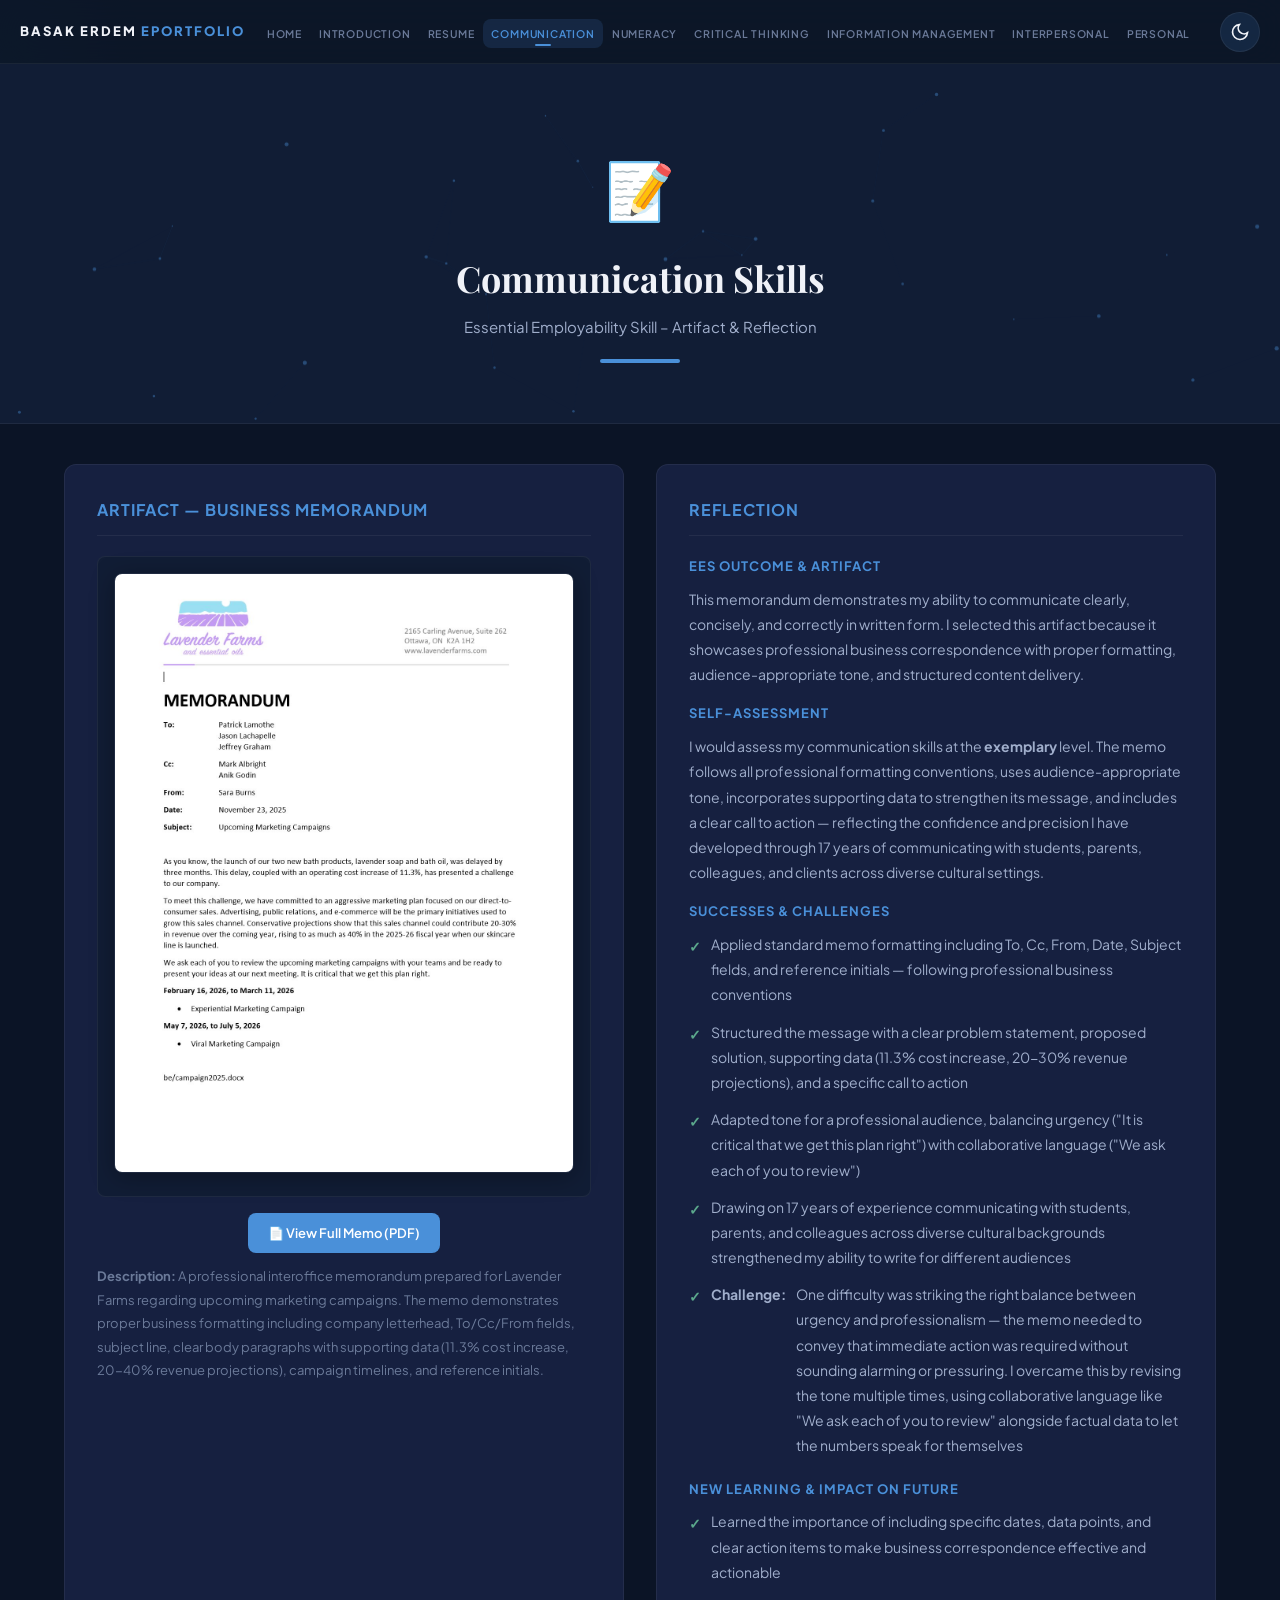
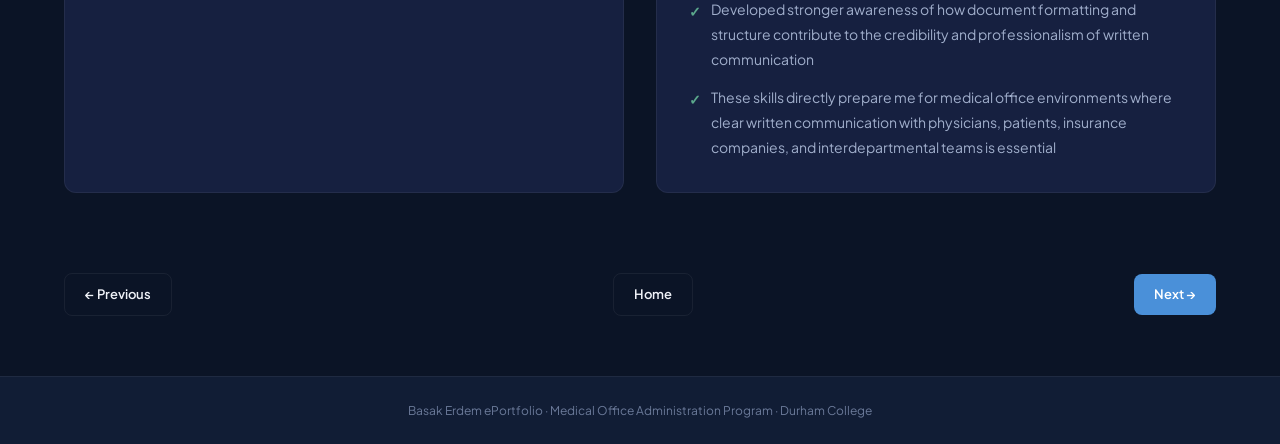
==== commit 4f169f07: "Add explicit challenge to each EES reflection Each Successes & Challenges section now includes a bol" ====
--- a/communication.html
+++ b/communication.html
@@ -42,6 +42,7 @@
 <li>Structured the message with a clear problem statement, proposed solution, supporting data (11.3% cost increase, 20-30% revenue projections), and a specific call to action</li>
 <li>Adapted tone for a professional audience, balancing urgency ("It is critical that we get this plan right") with collaborative language ("We ask each of you to review")</li>
 <li>Drawing on 17 years of experience communicating with students, parents, and colleagues across diverse cultural backgrounds strengthened my ability to write for different audiences</li>
+<li><strong>Challenge:</strong> One difficulty was striking the right balance between urgency and professionalism — the memo needed to convey that immediate action was required without sounding alarming or pressuring. I overcame this by revising the tone multiple times, using collaborative language like "We ask each of you to review" alongside factual data to let the numbers speak for themselves</li>
 </ul>
 <h3 style="font-family:'Plus Jakarta Sans',sans-serif;font-size:13px;font-weight:700;color:var(--accent);margin-top:20px;margin-bottom:10px;text-transform:uppercase;letter-spacing:1px">New Learning & Impact on Future</h3>
 <ul>
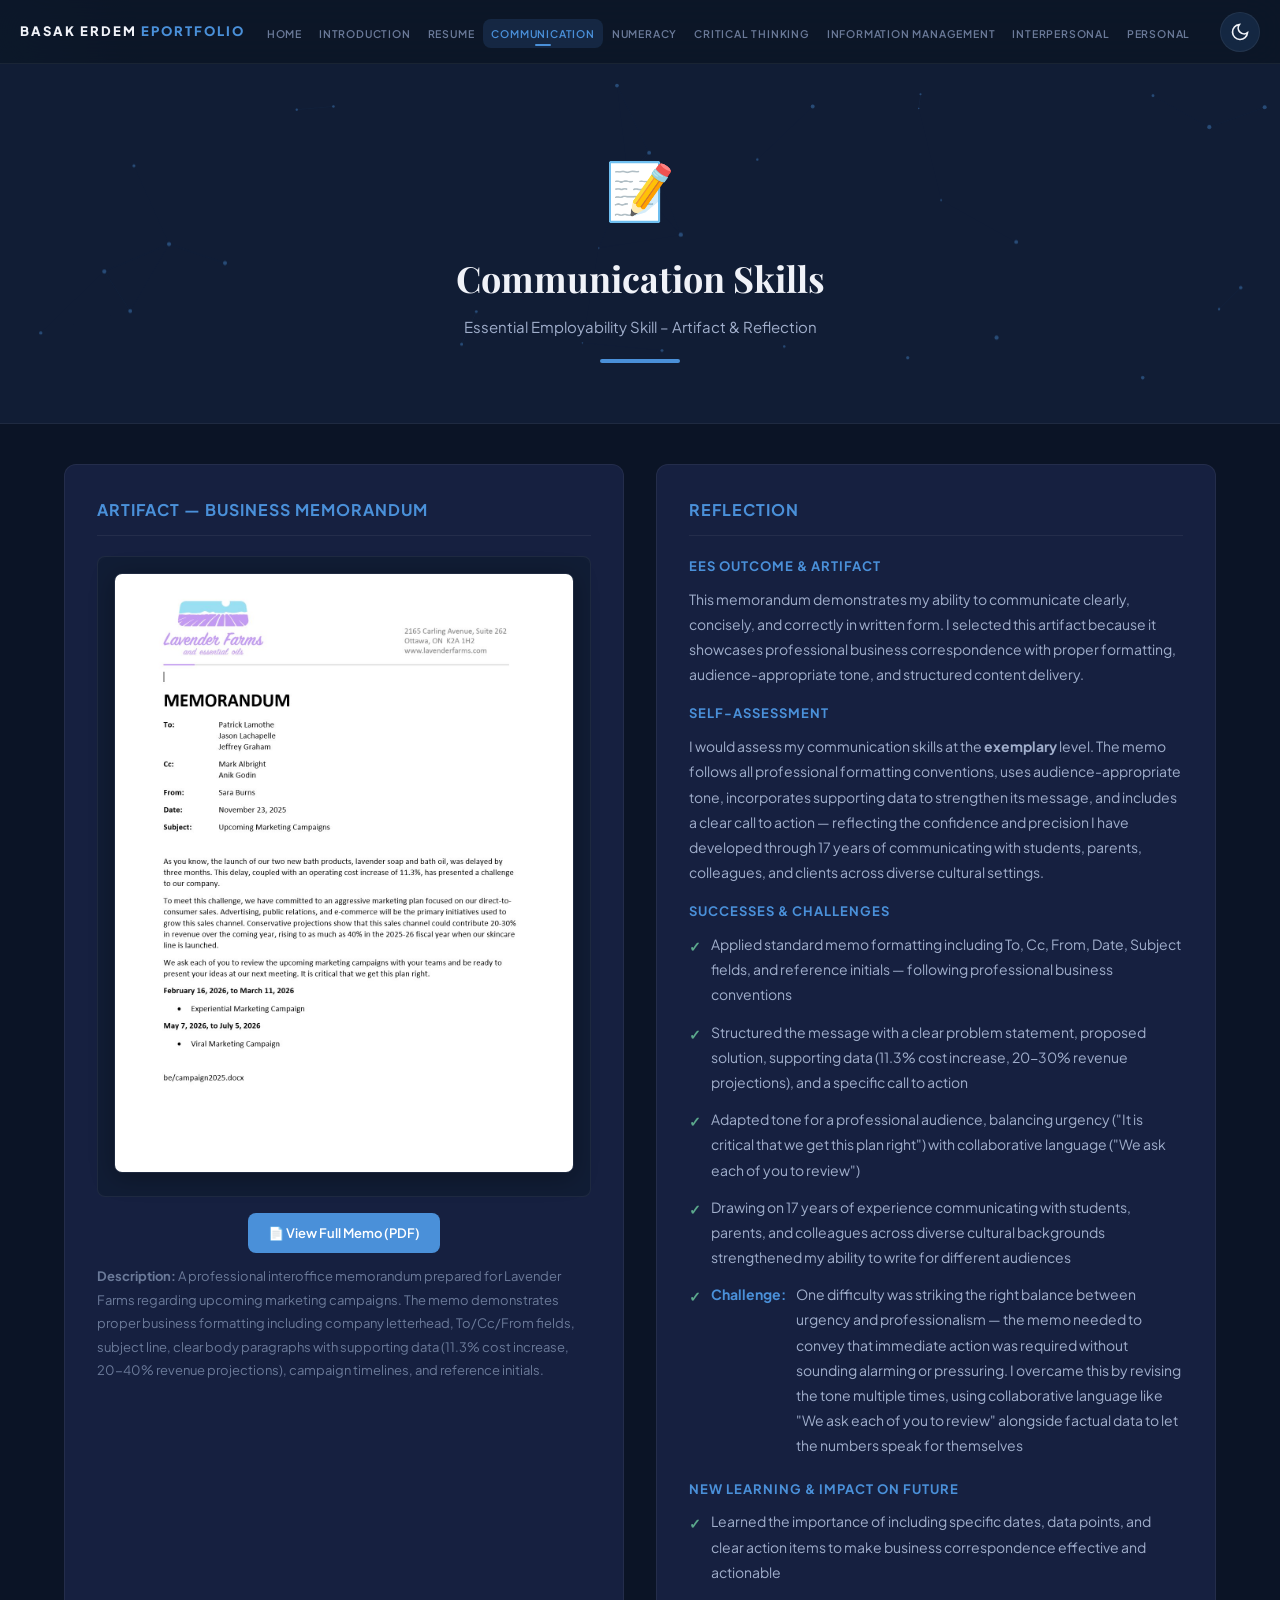
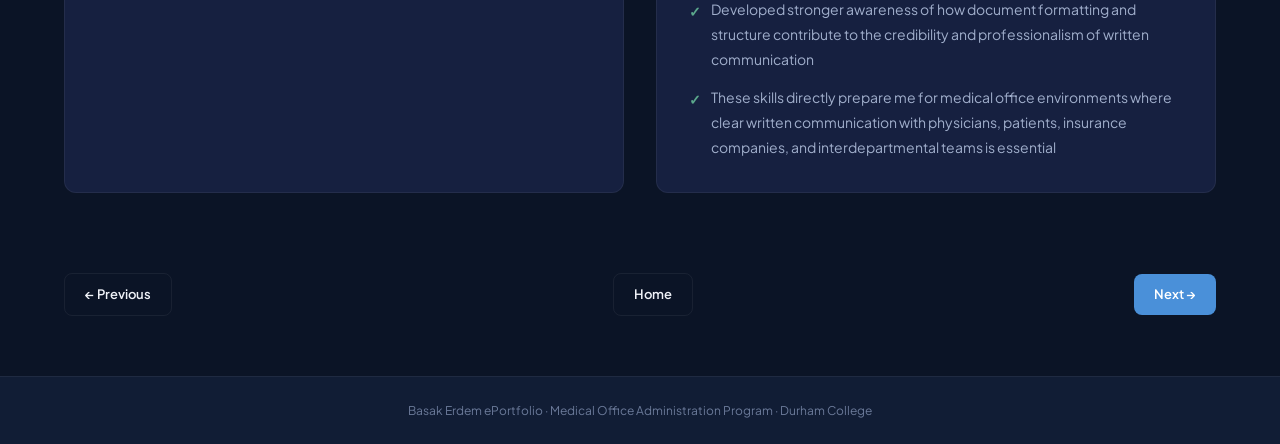
==== commit 54ce144b: "Style Challenge label with accent color to match subheadings Co-Authored-By: Claude Opus 4.6 (1M con" ====
--- a/communication.html
+++ b/communication.html
@@ -42,7 +42,7 @@
 <li>Structured the message with a clear problem statement, proposed solution, supporting data (11.3% cost increase, 20-30% revenue projections), and a specific call to action</li>
 <li>Adapted tone for a professional audience, balancing urgency ("It is critical that we get this plan right") with collaborative language ("We ask each of you to review")</li>
 <li>Drawing on 17 years of experience communicating with students, parents, and colleagues across diverse cultural backgrounds strengthened my ability to write for different audiences</li>
-<li><strong>Challenge:</strong> One difficulty was striking the right balance between urgency and professionalism — the memo needed to convey that immediate action was required without sounding alarming or pressuring. I overcame this by revising the tone multiple times, using collaborative language like "We ask each of you to review" alongside factual data to let the numbers speak for themselves</li>
+<li><strong style="color:var(--accent)">Challenge:</strong> One difficulty was striking the right balance between urgency and professionalism — the memo needed to convey that immediate action was required without sounding alarming or pressuring. I overcame this by revising the tone multiple times, using collaborative language like "We ask each of you to review" alongside factual data to let the numbers speak for themselves</li>
 </ul>
 <h3 style="font-family:'Plus Jakarta Sans',sans-serif;font-size:13px;font-weight:700;color:var(--accent);margin-top:20px;margin-bottom:10px;text-transform:uppercase;letter-spacing:1px">New Learning & Impact on Future</h3>
 <ul>
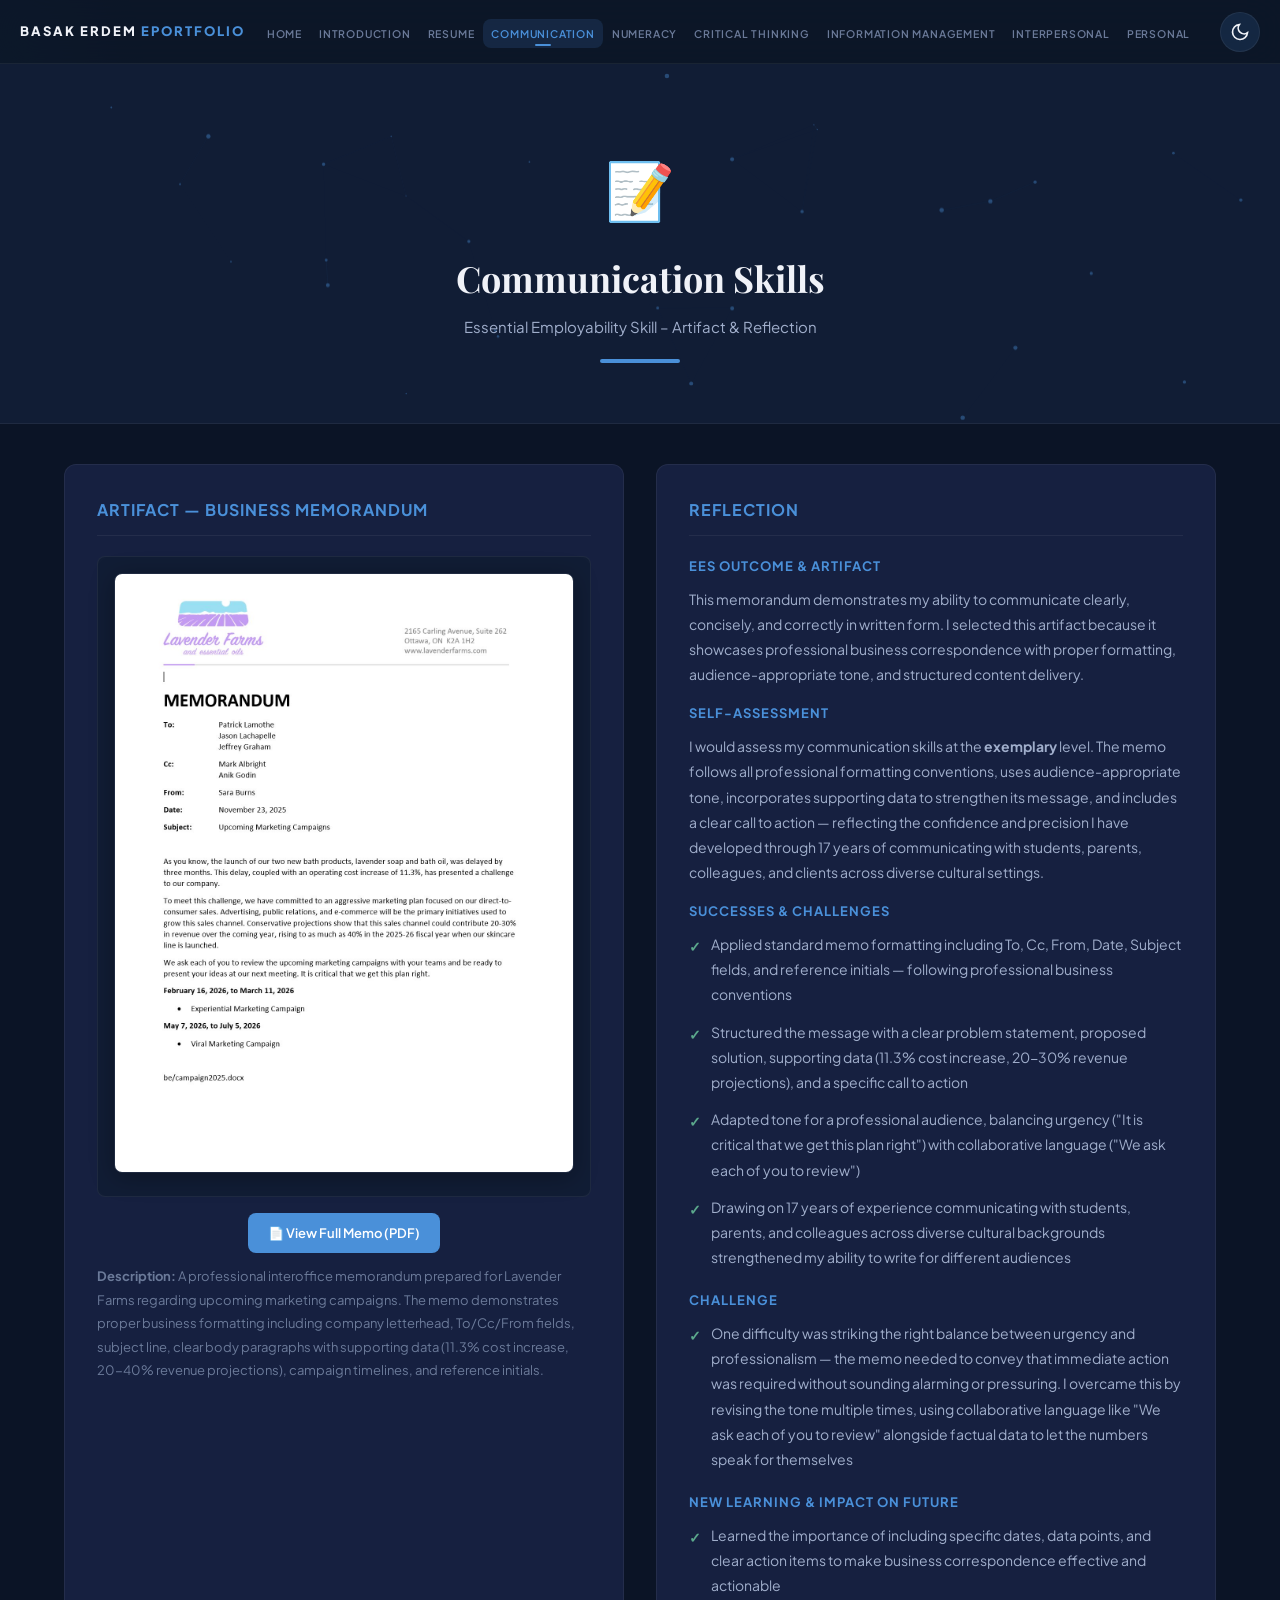
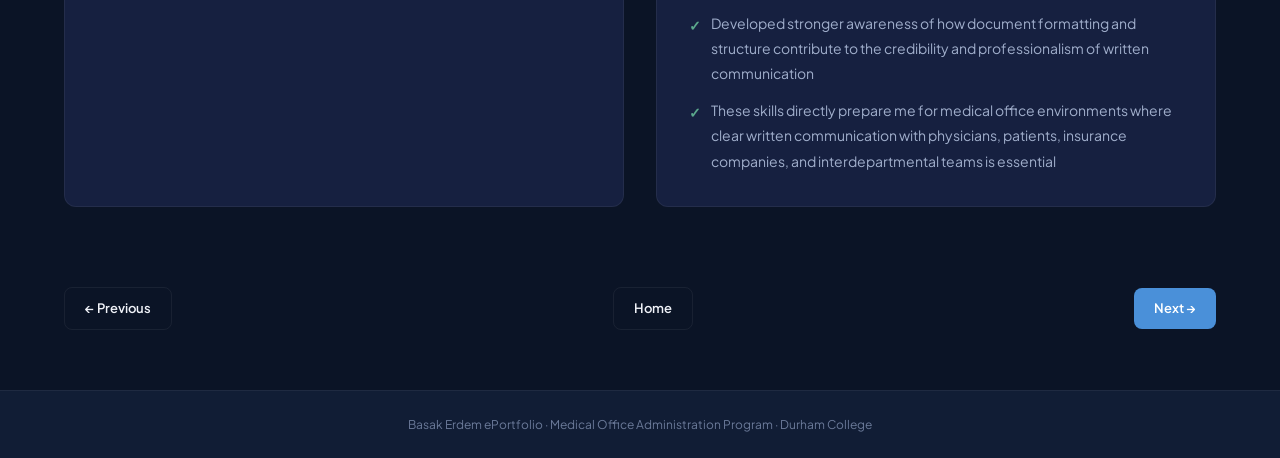
==== commit 5084bba4: "Move Challenge to its own subheading matching other section styles Challenge is now a separate h3 he" ====
--- a/communication.html
+++ b/communication.html
@@ -42,7 +42,10 @@
 <li>Structured the message with a clear problem statement, proposed solution, supporting data (11.3% cost increase, 20-30% revenue projections), and a specific call to action</li>
 <li>Adapted tone for a professional audience, balancing urgency ("It is critical that we get this plan right") with collaborative language ("We ask each of you to review")</li>
 <li>Drawing on 17 years of experience communicating with students, parents, and colleagues across diverse cultural backgrounds strengthened my ability to write for different audiences</li>
-<li><strong style="color:var(--accent)">Challenge:</strong> One difficulty was striking the right balance between urgency and professionalism — the memo needed to convey that immediate action was required without sounding alarming or pressuring. I overcame this by revising the tone multiple times, using collaborative language like "We ask each of you to review" alongside factual data to let the numbers speak for themselves</li>
+</ul>
+<h3 style="font-family:'Plus Jakarta Sans',sans-serif;font-size:13px;font-weight:700;color:var(--accent);margin-top:20px;margin-bottom:10px;text-transform:uppercase;letter-spacing:1px">Challenge</h3>
+<ul>
+<li>One difficulty was striking the right balance between urgency and professionalism — the memo needed to convey that immediate action was required without sounding alarming or pressuring. I overcame this by revising the tone multiple times, using collaborative language like "We ask each of you to review" alongside factual data to let the numbers speak for themselves</li>
 </ul>
 <h3 style="font-family:'Plus Jakarta Sans',sans-serif;font-size:13px;font-weight:700;color:var(--accent);margin-top:20px;margin-bottom:10px;text-transform:uppercase;letter-spacing:1px">New Learning & Impact on Future</h3>
 <ul>
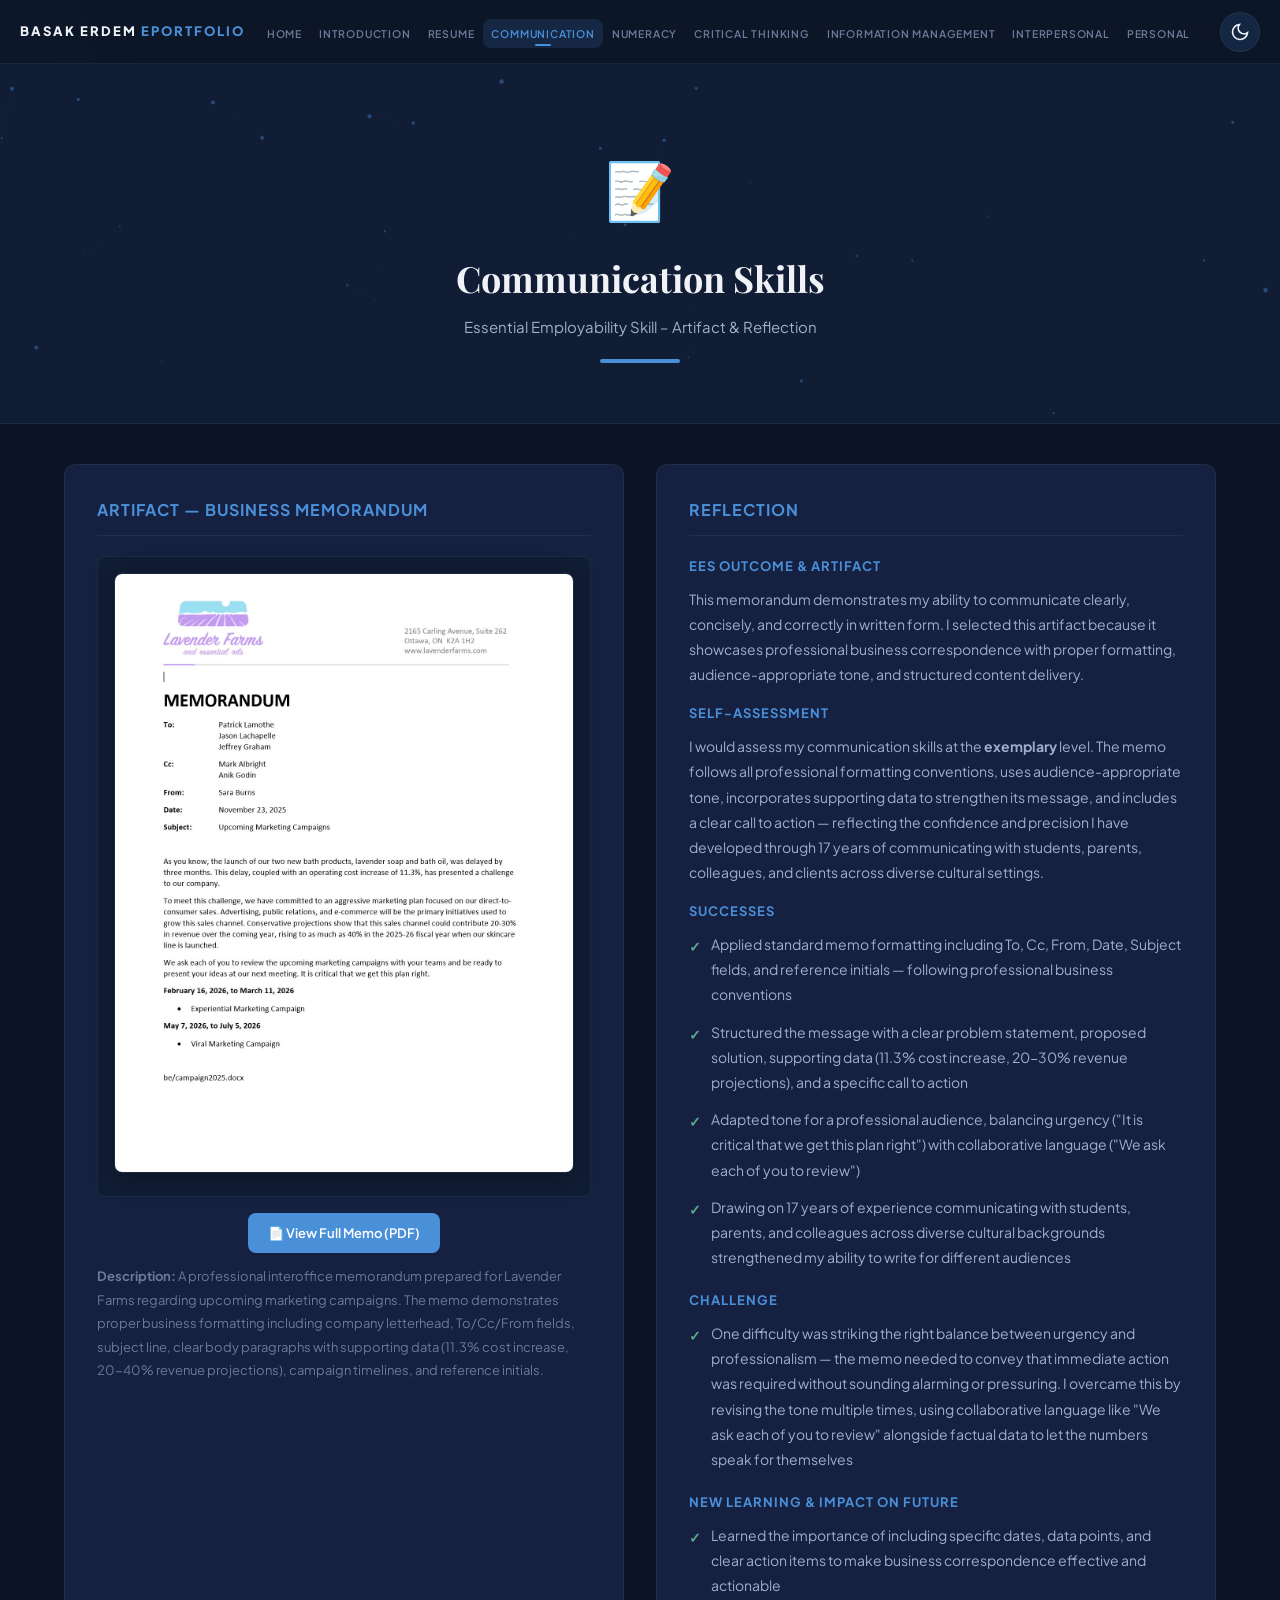
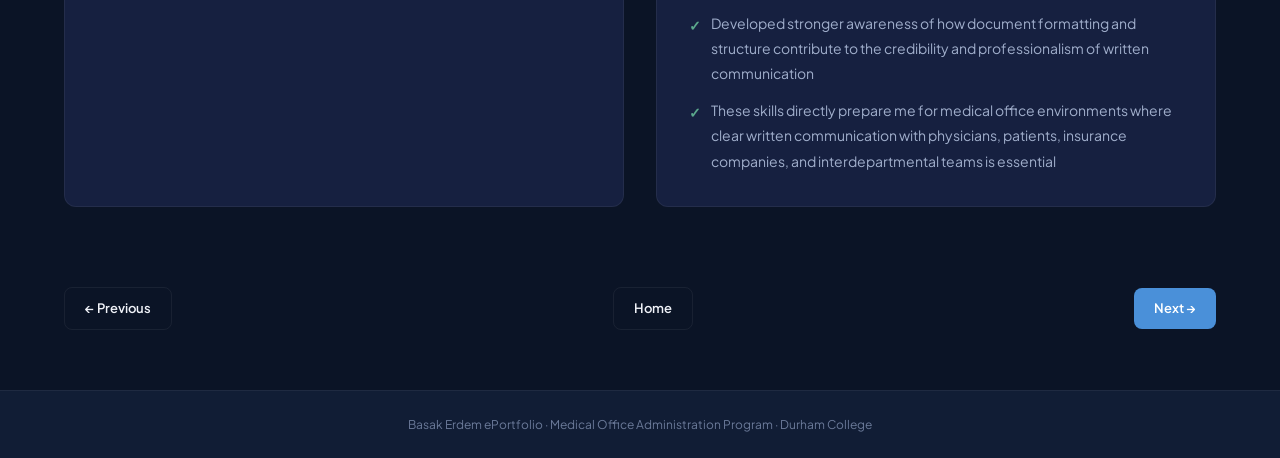
==== commit 2aa2f576: "Rename Successes & Challenges to Successes Challenge now has its own dedicated section, so the combi" ====
--- a/communication.html
+++ b/communication.html
@@ -36,7 +36,7 @@
 <p style="font-size:14px;color:var(--text-secondary);margin-bottom:16px">This memorandum demonstrates my ability to communicate clearly, concisely, and correctly in written form. I selected this artifact because it showcases professional business correspondence with proper formatting, audience-appropriate tone, and structured content delivery.</p>
 <h3 style="font-family:'Plus Jakarta Sans',sans-serif;font-size:13px;font-weight:700;color:var(--accent);margin-bottom:10px;text-transform:uppercase;letter-spacing:1px">Self-Assessment</h3>
 <p style="font-size:14px;color:var(--text-secondary);margin-bottom:16px">I would assess my communication skills at the <strong>exemplary</strong> level. The memo follows all professional formatting conventions, uses audience-appropriate tone, incorporates supporting data to strengthen its message, and includes a clear call to action — reflecting the confidence and precision I have developed through 17 years of communicating with students, parents, colleagues, and clients across diverse cultural settings.</p>
-<h3 style="font-family:'Plus Jakarta Sans',sans-serif;font-size:13px;font-weight:700;color:var(--accent);margin-bottom:10px;text-transform:uppercase;letter-spacing:1px">Successes & Challenges</h3>
+<h3 style="font-family:'Plus Jakarta Sans',sans-serif;font-size:13px;font-weight:700;color:var(--accent);margin-bottom:10px;text-transform:uppercase;letter-spacing:1px">Successes</h3>
 <ul>
 <li>Applied standard memo formatting including To, Cc, From, Date, Subject fields, and reference initials — following professional business conventions</li>
 <li>Structured the message with a clear problem statement, proposed solution, supporting data (11.3% cost increase, 20-30% revenue projections), and a specific call to action</li>
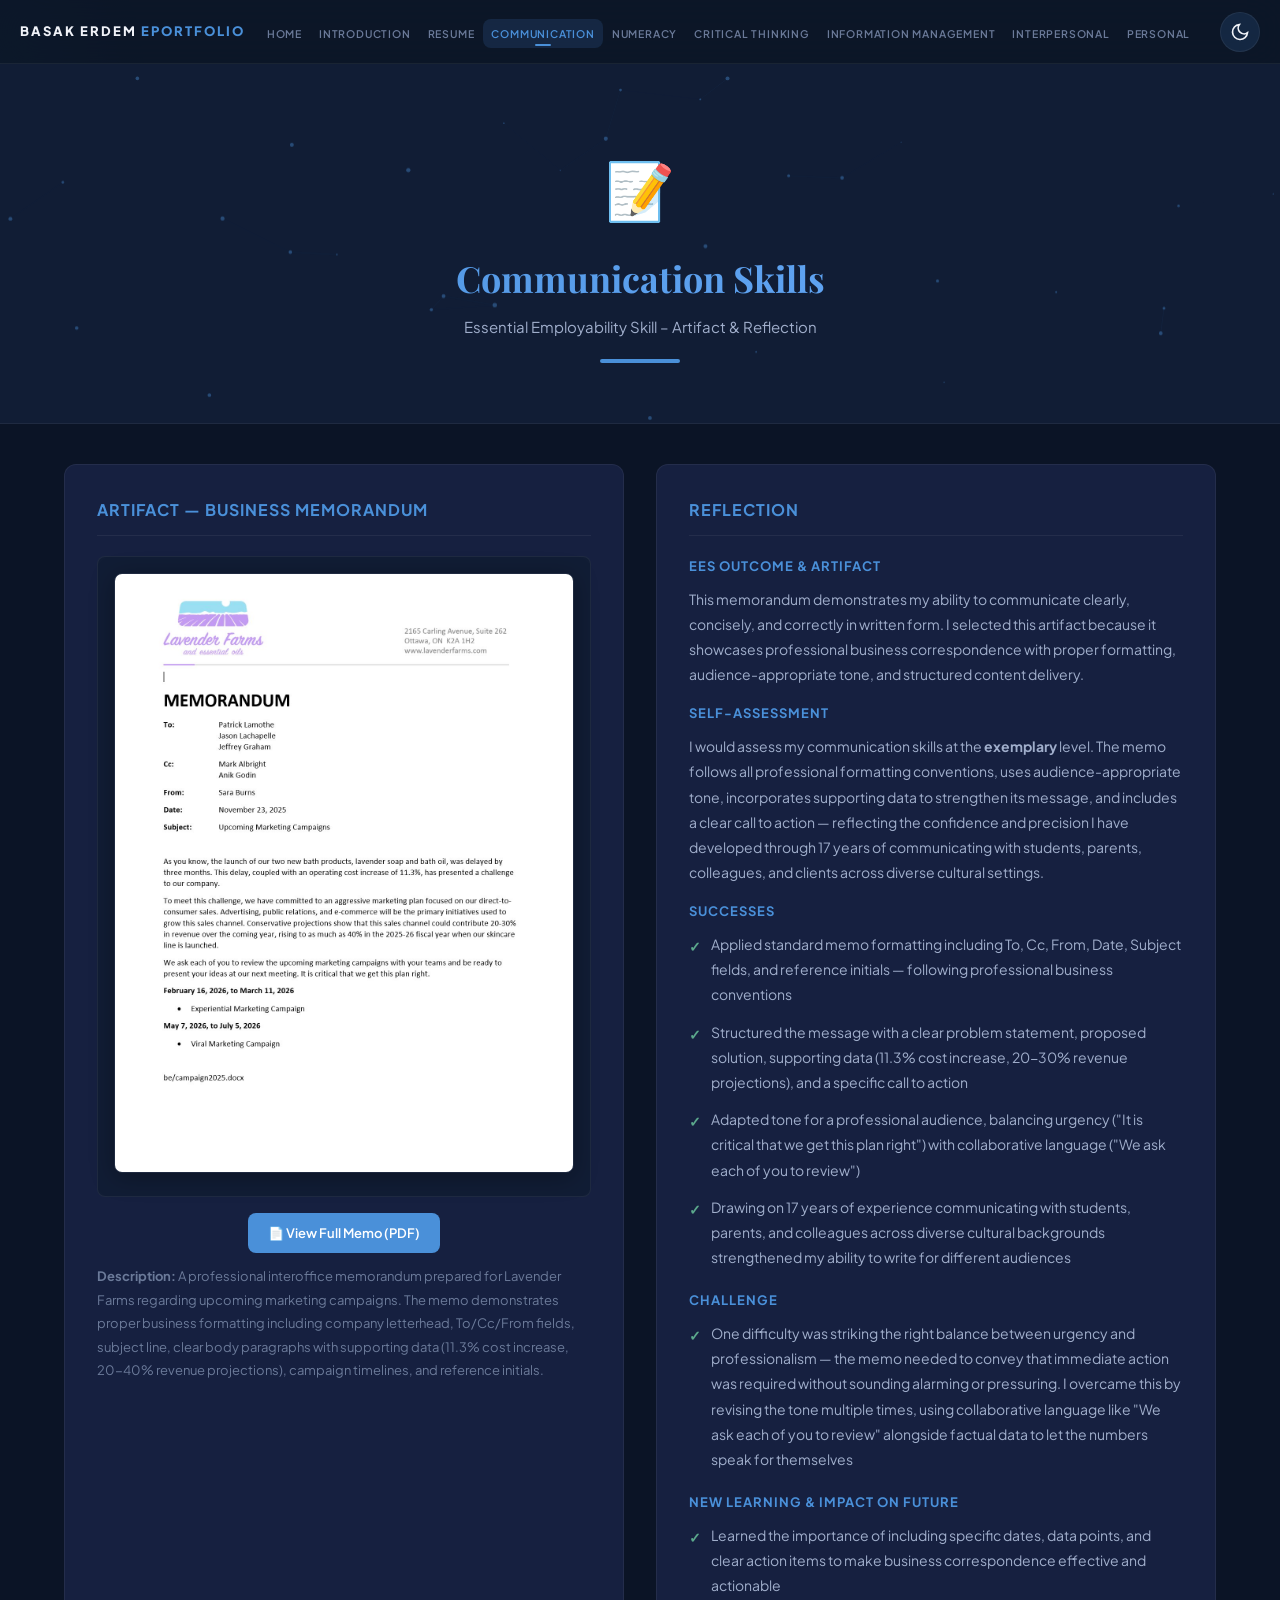
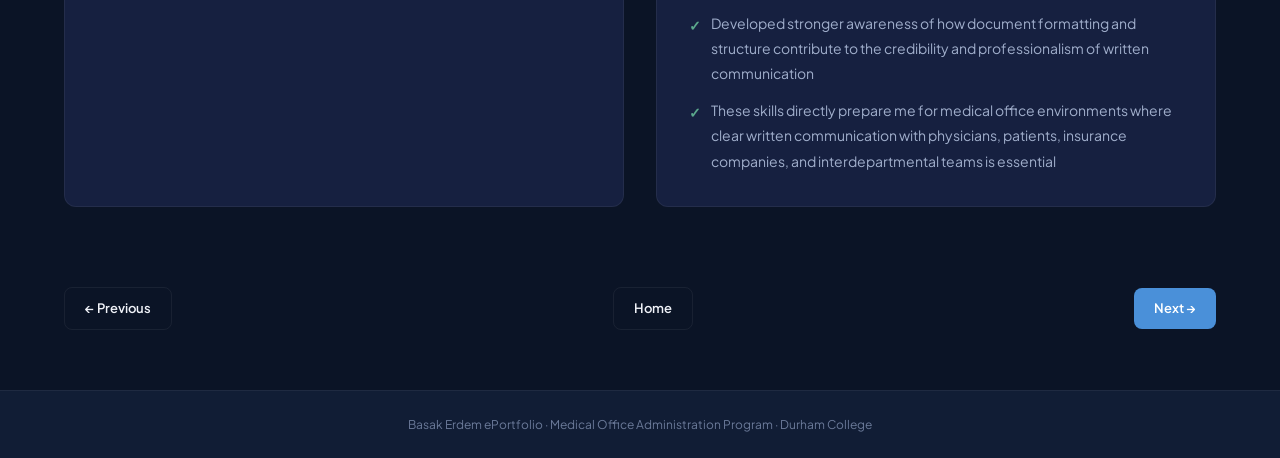
==== commit 29b0db73: "Add gradient text effect to all skill page hero titles Matches the Resume - Certifications hero styl" ====
--- a/communication.html
+++ b/communication.html
@@ -13,7 +13,7 @@
   <canvas id="particleCanvas"></canvas>
   <div style="position:relative;z-index:1">
     <div style="font-size:56px;margin-bottom:16px">📝</div>
-    <h1 style="font-size:36px;margin-bottom:8px">Communication Skills</h1>
+    <h1 style="font-size:36px;margin-bottom:8px;background:var(--gradient-title);-webkit-background-clip:text;-webkit-text-fill-color:transparent;background-clip:text">Communication Skills</h1>
     <p style="color:var(--text-secondary);font-size:15px;max-width:600px;margin:0 auto">Essential Employability Skill – Artifact & Reflection</p>
     <div style="height:4px;border-radius:2px;width:80px;margin:20px auto 0;background:var(--skill-comm)"></div>
   </div>
